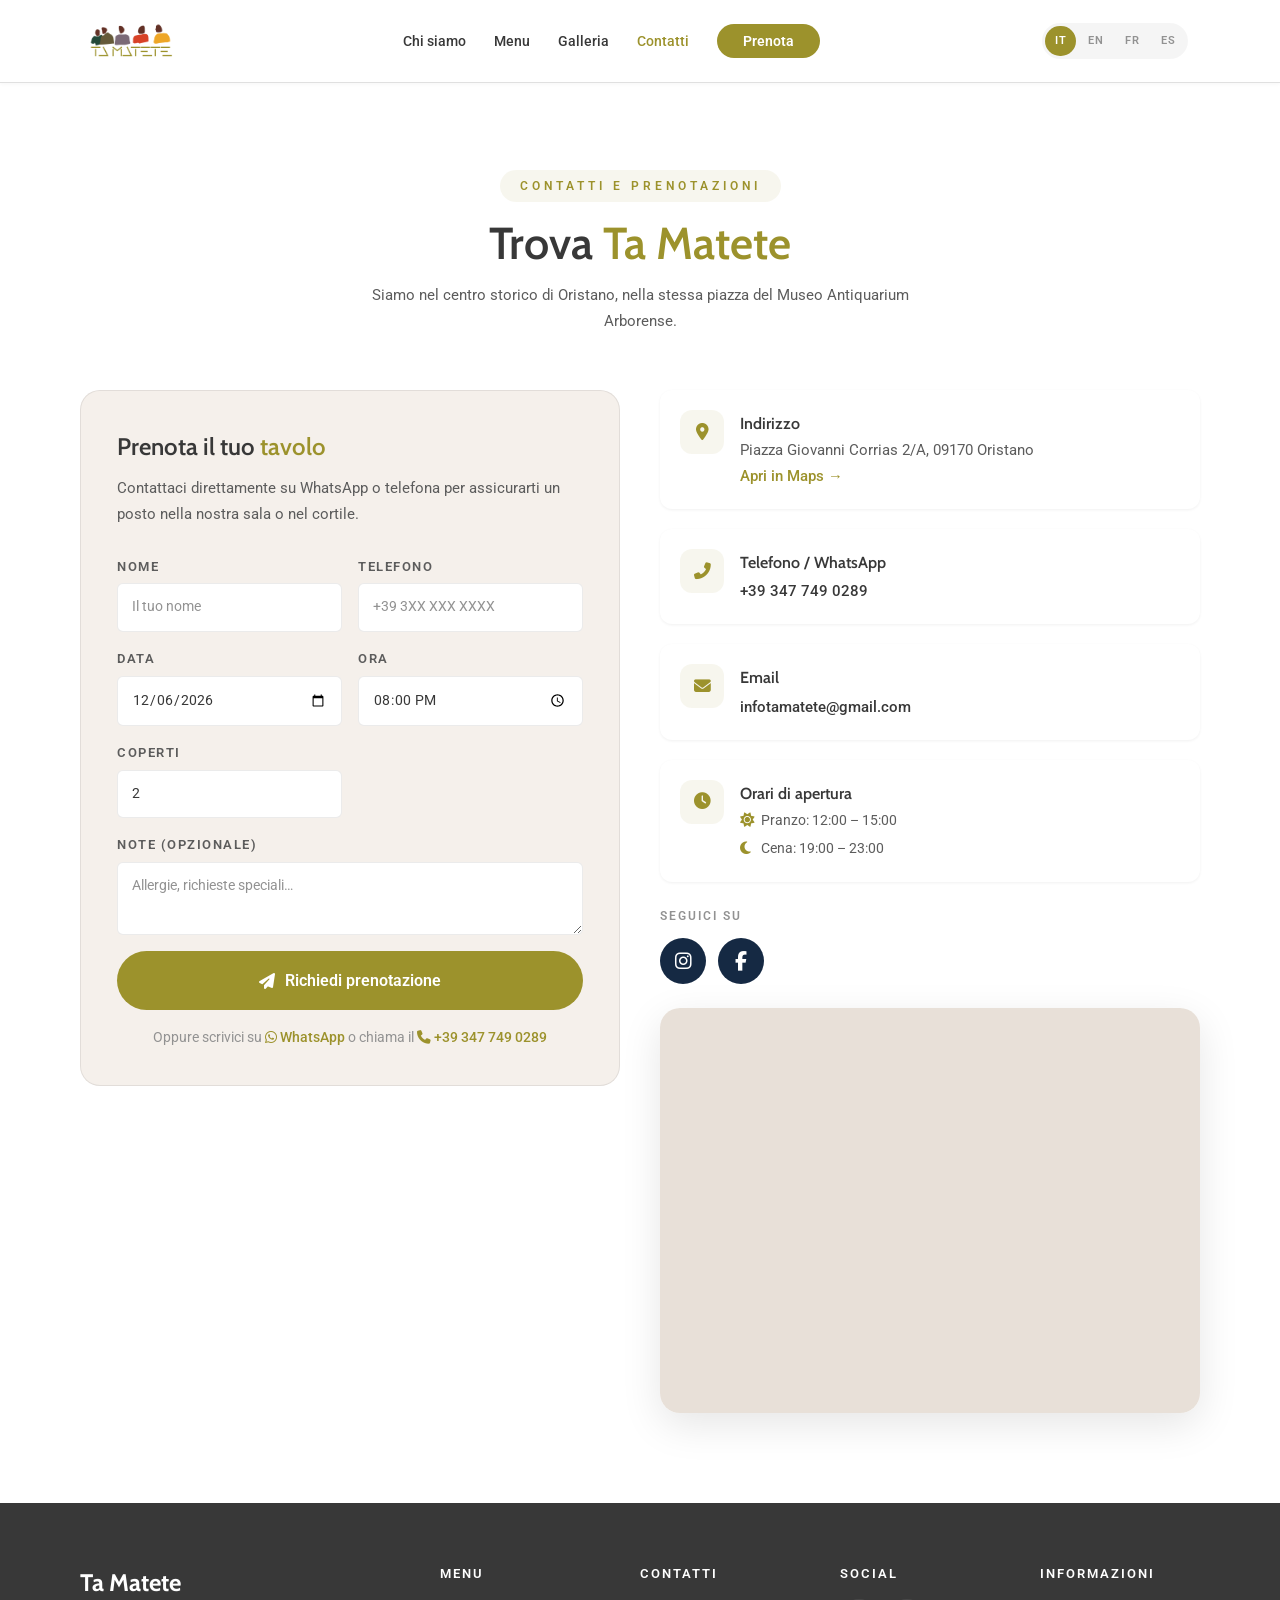
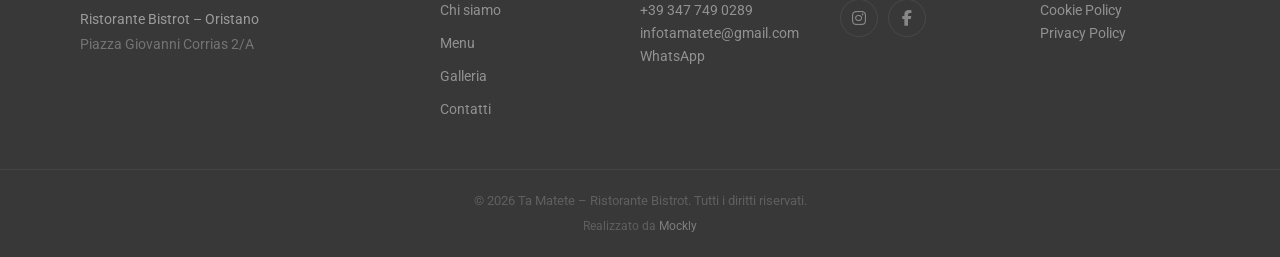
==== contatti.html @ 32b9c4c9 "app" ====
<!DOCTYPE html>
<html lang="it">
<head>
  <meta charset="UTF-8">
  <meta name="viewport" content="width=device-width, initial-scale=1.0">
  <meta name="description" content="Contatta Ta Matete – Ristorante Bistrot a Oristano. Prenota un tavolo, chiamaci o trovaci su WhatsApp. Piazza Giovanni Corrias 2/A.">
  <meta name="theme-color" content="#ffffff">
  <title>Contatti e Prenotazioni – Ta Matete | Oristano</title>
  <link rel="preconnect" href="https://fonts.googleapis.com">
  <link rel="preconnect" href="https://fonts.gstatic.com" crossorigin>
  <link href="https://fonts.googleapis.com/css2?family=Cabin:wght@400;500;600;700&family=Roboto:wght@300;400;500;700&family=Lato:wght@400;700&display=swap" rel="stylesheet">
  <link rel="stylesheet" href="https://cdnjs.cloudflare.com/ajax/libs/font-awesome/6.5.1/css/all.min.css">
  <link rel="stylesheet" href="css/style.css">
</head>
<body data-page="contatti">

  <div class="preloader" id="preloader">
    <div class="preloader-content">
      <div class="preloader-ring"></div>
      <span class="preloader-text">Ta Matete</span>
    </div>
  </div>

  <nav class="navbar" id="navbar" role="navigation">
    <div class="container nav-container">
      <a href="index.html" class="nav-logo" aria-label="Ta Matete – Home">
        <img src="img/logo.png" alt="Ta Matete" class="nav-logo-img">
      </a>

      <ul class="nav-menu" id="navMenu" role="menubar">
        <li role="none"><a href="index.html#about" role="menuitem" data-i18n="nav.about">Chi siamo</a></li>
        <li role="none"><a href="menu.html" role="menuitem" data-i18n="nav.menu">Menu</a></li>
        <li role="none"><a href="index.html#gallery" role="menuitem" data-i18n="nav.gallery">Galleria</a></li>
        <li role="none"><a href="contatti.html" role="menuitem" class="active-page" data-i18n="nav.contact">Contatti</a></li>
        <li role="none"><a href="contatti.html#reservation" class="nav-cta" role="menuitem" data-i18n="nav.reserve">Prenota</a></li>
      </ul>

      <div class="lang-switcher" id="langSwitcher">
        <button class="lang-btn active" data-lang="it" aria-label="Italiano">IT</button>
        <button class="lang-btn" data-lang="en" aria-label="English">EN</button>
        <button class="lang-btn" data-lang="fr" aria-label="Français">FR</button>
        <button class="lang-btn" data-lang="es" aria-label="Español">ES</button>
      </div>

      <button class="nav-toggle" id="navToggle" aria-label="Menu" aria-expanded="false">
        <span></span><span></span><span></span>
      </button>
    </div>
  </nav>

  <main>
    <section class="section reveal" id="contact">
      <div class="container">
        <div class="section-header">
          <span class="section-tag" data-i18n="contact.tag">Contatti e Prenotazioni</span>
          <h2 class="section-title" data-i18n="contact.title">Trova <span class="text-accent">Ta Matete</span></h2>
          <p class="section-desc" data-i18n="contact.desc">Siamo nel centro storico di Oristano, nella stessa piazza del Museo Antiquarium Arborense.</p>
        </div>
        <div class="contatti-grid">
          <div class="contatti-form" id="reservation">
            <div class="contatti-form-header">
              <h3 data-i18n="reserve.title">Prenota il tuo <span class="text-accent">tavolo</span></h3>
              <p data-i18n="reserve.desc">Contattaci direttamente su WhatsApp o telefona per assicurarti un posto nella nostra sala o nel cortile.</p>
            </div>
            <form class="reservation-form" id="reservationForm" novalidate>
              <div class="form-row">
                <div class="form-group">
                  <label for="formName" data-i18n="reserve.form.name">Nome</label>
                  <input type="text" id="formName" name="name" data-i18n-placeholder="reserve.form.name_ph" placeholder="Il tuo nome" required>
                </div>
                <div class="form-group">
                  <label for="formPhone" data-i18n="reserve.form.phone">Telefono</label>
                  <input type="tel" id="formPhone" name="phone" data-i18n-placeholder="reserve.form.phone_ph" placeholder="+39 3XX XXX XXXX" required>
                </div>
              </div>
              <div class="form-row">
                <div class="form-group">
                  <label for="formDate" data-i18n="reserve.form.date">Data</label>
                  <input type="date" id="formDate" name="date" required>
                </div>
                <div class="form-group">
                  <label for="formTime" data-i18n="reserve.form.time">Ora</label>
                  <input type="time" id="formTime" name="time" required>
                </div>
                <div class="form-group form-group-sm">
                  <label for="formGuests" data-i18n="reserve.form.guests">Coperti</label>
                  <input type="number" id="formGuests" name="guests" min="1" max="20" value="2" required>
                </div>
              </div>
              <div class="form-group form-group-full">
                <label for="formNotes" data-i18n="reserve.form.notes">Note (opzionale)</label>
                <textarea id="formNotes" name="notes" rows="2" data-i18n-placeholder="reserve.form.notes_ph" placeholder="Allergie, richieste speciali…"></textarea>
              </div>
              <button type="submit" class="btn btn-primary btn-submit">
                <i class="fas fa-paper-plane" aria-hidden="true"></i> <span data-i18n="reserve.form.submit">Richiedi prenotazione</span>
              </button>
              <p class="form-disclaimer" data-i18n="reserve.form.disclaimer">
                Oppure scrivici su <a href="https://wa.me/393477490289" target="_blank" rel="noopener"><i class="fab fa-whatsapp"></i> WhatsApp</a> o chiama il <a href="tel:+393477490289"><i class="fas fa-phone"></i> +39 347 749 0289</a>
              </p>
            </form>
          </div>
          <div class="contatti-info">
            <div class="contact-card">
              <div class="contact-card-icon"><i class="fas fa-map-marker-alt"></i></div>
              <div>
                <h4 data-i18n="contact.address_title">Indirizzo</h4>
                <p>Piazza Giovanni Corrias 2/A, 09170 Oristano</p>
                <a href="https://maps.google.com/?q=Ta+Matete+Oristano" target="_blank" rel="noopener" class="contact-link" data-i18n="contact.address_link">Apri in Maps →</a>
              </div>
            </div>
            <div class="contact-card">
              <div class="contact-card-icon"><i class="fas fa-phone-alt"></i></div>
              <div>
                <h4 data-i18n="contact.phone_title">Telefono / WhatsApp</h4>
                <a href="tel:+393477490289" class="contact-link-large">+39 347 749 0289</a>
              </div>
            </div>
            <div class="contact-card">
              <div class="contact-card-icon"><i class="fas fa-envelope"></i></div>
              <div>
                <h4 data-i18n="contact.email_title">Email</h4>
                <a href="mailto:infotamatete@gmail.com" class="contact-link-large">infotamatete@gmail.com</a>
              </div>
            </div>
            <div class="contact-card">
              <div class="contact-card-icon"><i class="fas fa-clock"></i></div>
              <div>
                <h4 data-i18n="contact.hours_title">Orari di apertura</h4>
                <div class="contact-hours">
                  <span><i class="fas fa-sun" aria-hidden="true"></i> <span data-i18n="contact.hours_lunch">Pranzo: 12:00 – 15:00</span></span>
                  <span><i class="fas fa-moon" aria-hidden="true"></i> <span data-i18n="contact.hours_dinner">Cena: 19:00 – 23:00</span></span>
                </div>
              </div>
            </div>
            <div class="contact-social">
              <span class="contact-social-label" data-i18n="contact.social_label">Seguici su</span>
              <div class="contact-social-links">
                <a href="https://www.instagram.com/ta_matete/" target="_blank" rel="noopener" aria-label="Instagram"><i class="fab fa-instagram"></i></a>
                <a href="https://www.facebook.com/TaMateteOristano" target="_blank" rel="noopener" aria-label="Facebook"><i class="fab fa-facebook-f"></i></a>
              </div>
            </div>
            <div class="contact-map-wrap">
              <div class="contact-map">
                <iframe src="https://www.google.com/maps/embed?pb=!1m18!1m12!1m3!1d1225.123456789!2d8.5925!3d39.9036!2m3!1f0!2f0!3f0!3m2!1i1024!2i768!4f13.1!3m3!1m2!1s0x0%3A0x0!2zMznCsDU0JzEzLjAiTiA4wrAzNSczMy4wIkU!5e0!3m2!1sit!2sit!4v1" width="100%" height="100%" style="border:0;" allowfullscreen="" loading="lazy" title="Mappa Ta Matete Oristano"></iframe>
              </div>
            </div>
          </div>
        </div>
      </div>
    </section>
  </main>

  <footer class="footer" role="contentinfo">
    <div class="container">
      <div class="footer-grid">
        <div class="footer-brand">
          <h3>Ta Matete</h3>
          <p data-i18n="footer.brand_subtitle">Ristorante Bistrot – Oristano</p>
          <p class="footer-location">Piazza Giovanni Corrias 2/A</p>
        </div>
        <div class="footer-col">
          <h4 data-i18n="footer.col1_title">Menu</h4>
          <nav>
            <a href="index.html#about" data-i18n="nav.about">Chi siamo</a>
            <a href="menu.html" data-i18n="nav.menu">Menu</a>
            <a href="index.html#gallery" data-i18n="nav.gallery">Galleria</a>
            <a href="contatti.html" data-i18n="nav.contact">Contatti</a>
          </nav>
        </div>
        <div class="footer-col">
          <h4 data-i18n="footer.col2_title">Contatti</h4>
          <a href="tel:+393477490289">+39 347 749 0289</a>
          <a href="mailto:infotamatete@gmail.com">infotamatete@gmail.com</a>
          <a href="https://wa.me/393477490289" target="_blank" rel="noopener" data-i18n="footer.whatsapp">WhatsApp</a>
        </div>
        <div class="footer-col">
          <h4 data-i18n="footer.col3_title">Social</h4>
          <div class="footer-social">
            <a href="https://www.instagram.com/ta_matete/" target="_blank" rel="noopener" aria-label="Instagram"><i class="fab fa-instagram"></i></a>
            <a href="https://www.facebook.com/TaMateteOristano" target="_blank" rel="noopener" aria-label="Facebook"><i class="fab fa-facebook-f"></i></a>
          </div>
        </div>
        <div class="footer-col">
          <h4 data-i18n="footer.info_title">Informazioni</h4>
          <a href="cookie.html" rel="nofollow" data-i18n="footer.cookie">Cookie Policy</a>
          <a href="privacy.html" rel="nofollow" data-i18n="footer.privacy">Privacy Policy</a>
        </div>
      </div>
    </div>
    <div class="footer-bottom">
      <div class="container">
        <p data-i18n="footer.copyright">&copy; 2026 Ta Matete – Ristorante Bistrot. Tutti i diritti riservati.</p>
        <p class="footer-credit" data-i18n="footer.credit">Realizzato da <a href="https://mockly.it" target="_blank" rel="noopener">Mockly</a></p>
      </div>
    </div>
  </footer>

  <button class="back-to-top" id="backToTop" aria-label="Torna su">
    <i class="fas fa-arrow-up" aria-hidden="true"></i>
  </button>

  <script src="js/script.js" defer></script>
</body>
</html>
---- css/style.css ----
/* =============================================
   TA MATETE — Ristorante Bistrot | Style Sheet
   ============================================= */

/* ----- RESET ----- */
*,*::before,*::after{margin:0;padding:0;box-sizing:border-box}

/* ----- CUSTOM PROPERTIES ----- */
:root{
  /* Colors — Ta Matete palette */
  --clr-accent:#9c922c;
  --clr-accent-light:#b8ad3e;
  --clr-accent-dark:#7e7420;
  --clr-dark:#152943;
  --clr-dark-alt:#1e3a5a;
  --clr-light:#fafafa;
  --clr-white:#fff;
  --clr-cream:#f5f0eb;
  --clr-text:#383838;
  --clr-text-light:#5c5c5c;
  --clr-text-muted:#929292;
  --clr-border:rgba(0,0,0,0.08);
  --clr-border-light:rgba(0,0,0,0.04);
  --clr-overlay:rgba(0,0,0,0.45);

  /* Typography */
  --ff-heading:'Cabin','Roboto',sans-serif;
  --ff-body:'Roboto',-apple-system,BlinkMacSystemFont,'Segoe UI',sans-serif;
  --ff-menu:'Cabin',sans-serif;
  --fs-hero:clamp(3rem,8vw,6.5rem);
  --fs-title:clamp(1.8rem,4vw,2.8rem);
  --fs-h3:clamp(1.1rem,2vw,1.4rem);
  --fs-body:clamp(0.925rem,1.2vw,1.05rem);
  --fs-small:0.85rem;
  --fs-tiny:0.75rem;
  --fw-light:300;
  --fw-regular:400;
  --fw-medium:500;
  --fw-semibold:600;
  --fw-bold:700;

  /* Spacing */
  --section-py:clamp(64px,10vh,120px);
  --container-px:clamp(16px,4vw,40px);

  /* Shapes */
  --radius-sm:6px;
  --radius-md:12px;
  --radius-lg:20px;
  --radius-xl:28px;
  --radius-full:9999px;

  /* Shadows */
  --shadow-sm:0 1px 3px rgba(0,0,0,0.06);
  --shadow:0 4px 16px rgba(0,0,0,0.07);
  --shadow-lg:0 12px 40px rgba(0,0,0,0.1);
  --shadow-xl:0 24px 56px rgba(0,0,0,0.14);

  /* Transitions */
  --tr-fast:0.2s ease;
  --tr:0.35s ease;
  --tr-slow:0.6s cubic-bezier(0.16,1,0.3,1);

  /* Z */
  --z-nav:1000;
  --z-overlay:5;
  --z-modal:2000;
  --z-tooltip:300;

  /* Category divider colors */
  --cat-antipasti-mare:#db4424;
  --cat-antipasti-terra:#eca424;
  --cat-primi:#7c6c74;
  --cat-secondi-carne:#635939;
  --cat-secondi-pesce:#204638;
  --cat-contorni:#eca424;
  --cat-dessert:#7c6c74;
  --cat-baby:#db4424;
}

/* ----- BASE ----- */
html{scroll-behavior:smooth;scroll-padding-top:90px}
body{
  font-family:var(--ff-body);
  font-size:var(--fs-body);
  font-weight:var(--fw-regular);
  color:var(--clr-text);
  background:var(--clr-white);
  line-height:1.7;
  -webkit-font-smoothing:antialiased;
  -moz-osx-font-smoothing:grayscale;
  overflow-x:hidden
}
::selection{background:var(--clr-accent);color:var(--clr-white)}
img{max-width:100%;display:block;height:auto}
a{text-decoration:none;color:inherit}
ul{list-style:none}
button{cursor:pointer;font:inherit;border:none;background:none}
input,textarea,select{font:inherit}
blockquote{margin:0}
.container{max-width:1200px;margin:0 auto;padding-inline:var(--container-px)}

/* ----- PRELOADER ----- */
.preloader{
  position:fixed;inset:0;
  display:flex;align-items:center;justify-content:center;
  background:var(--clr-white);
  z-index:9999;
  transition:opacity 0.5s ease,visibility 0.5s ease;
  pointer-events:all
}
.preloader.hidden{opacity:0;visibility:hidden;pointer-events:none}
.preloader-content{text-align:center}
.preloader-ring{
  width:56px;height:56px;margin:0 auto 20px;
  border:3px solid rgba(0,0,0,0.06);
  border-top-color:var(--clr-accent);
  border-radius:50%;
  animation:spin 0.9s linear infinite
}
@keyframes spin{to{transform:rotate(360deg)}}
.preloader-text{
  font-family:var(--ff-heading);
  font-size:1.4rem;
  color:var(--clr-text);
  letter-spacing:6px;
  text-transform:uppercase
}

/* ----- NAVBAR ----- */
.navbar{
  position:fixed;top:0;left:0;width:100%;
  z-index:var(--z-nav);
  padding:18px 0;
  transition:var(--tr);
  background:var(--clr-white);
  border-bottom:1px solid rgba(0,0,0,0.12);
  box-shadow:0 1px 4px rgba(0,0,0,0.04)
}
.navbar.scrolled{
  padding:10px 0;
  box-shadow:0 2px 16px rgba(0,0,0,0.1)
}
.nav-container{display:flex;align-items:center;justify-content:space-between}

.nav-logo{
  position:relative;
  z-index:1001;
  display:flex;align-items:center
}
.nav-logo-img{
  height:46px;
  width:auto;
  display:block
}

.nav-menu{display:flex;align-items:center;gap:28px}
.nav-menu a{
  font-size:0.875rem;
  font-weight:var(--fw-medium);
  color:var(--clr-text);
  transition:var(--tr);
  position:relative;
  padding:4px 0
}
.nav-menu a::after{
  content:'';
  position:absolute;bottom:-2px;left:0;
  width:0;height:1.5px;
  background:var(--clr-accent);
  transition:width var(--tr)
}
.nav-menu a:hover,.nav-menu a.active-page{color:var(--clr-accent)}
.nav-menu a:hover::after{width:100%}

.nav-cta{
  background:var(--clr-accent) !important;
  color:var(--clr-white) !important;
  padding:9px 26px !important;
  border-radius:var(--radius-full);
  font-weight:var(--fw-semibold) !important;
  transition:var(--tr) !important
}
.nav-cta::after{display:none !important}
.nav-cta:hover{
  background:var(--clr-accent-light) !important;
  transform:translateY(-2px) !important
}

/* Language switcher */
.lang-switcher{
  display:flex;align-items:center;gap:2px;
  margin-right:12px;
  background:rgba(0,0,0,0.04);
  border-radius:var(--radius-full);
  padding:3px;
  z-index:1001
}
.lang-btn{
  font-size:0.7rem;font-weight:var(--fw-semibold);
  letter-spacing:0.5px;
  padding:5px 10px;border-radius:var(--radius-full);
  color:var(--clr-text-muted);
  background:transparent;
  transition:var(--tr);cursor:pointer;
  text-transform:uppercase
}
.lang-btn:hover{color:var(--clr-text)}
.lang-btn.active{
  background:var(--clr-accent);
  color:var(--clr-white)
}

/* Hamburger */
.nav-toggle{
  display:none;
  flex-direction:column;justify-content:center;gap:5px;
  width:36px;height:36px;
  background:none;border:none;cursor:pointer;
  padding:4px;
  position:relative;z-index:1001
}
.nav-toggle span{
  display:block;
  width:24px;height:2px;
  background:var(--clr-text);
  border-radius:2px;
  transition:var(--tr);
  transform-origin:center
}
.nav-toggle.active span:nth-child(1){transform:rotate(45deg) translate(5px,5px)}
.nav-toggle.active span:nth-child(2){opacity:0;transform:translateX(-8px)}
.nav-toggle.active span:nth-child(3){transform:rotate(-45deg) translate(5px,-5px)}

/* ----- HERO ----- */
.hero{
  position:relative;
  min-height:100vh;
  min-height:100dvh;
  display:flex;align-items:center;justify-content:center;
  text-align:center;
  color:var(--clr-text);
  overflow:hidden
}
.hero-bg{
  position:absolute;inset:0;
  background:url('../img/prova.png') center/cover no-repeat;
  z-index:0;
  filter:brightness(0.5) saturate(0.8)
}
.hero-bg::after{
  content:'';
  position:absolute;inset:0;
  background:linear-gradient(to bottom,rgba(0,0,0,0.3) 0%,rgba(0,0,0,0.5) 100%);
  z-index:0
}
.hero-particles{
  position:absolute;inset:0;z-index:1;opacity:0.2;
  background-image:
    radial-gradient(1px 1px at 10% 20%, rgba(156,146,44,0.3) 0%,transparent 100%),
    radial-gradient(1px 1px at 30% 60%, rgba(156,146,44,0.2) 0%,transparent 100%),
    radial-gradient(1.5px 1.5px at 50% 10%, rgba(156,146,44,0.2) 0%,transparent 100%),
    radial-gradient(1px 1px at 70% 80%, rgba(156,146,44,0.15) 0%,transparent 100%),
    radial-gradient(1px 1px at 90% 40%, rgba(156,146,44,0.2) 0%,transparent 100%),
    radial-gradient(1.5px 1.5px at 20% 90%, rgba(0,0,0,0.05) 0%,transparent 100%),
    radial-gradient(1px 1px at 80% 15%, rgba(0,0,0,0.03) 0%,transparent 100%);
  background-size:200px 200px;
  animation:particleDrift 20s linear infinite
}
@keyframes particleDrift{
  0%{background-position:0 0}
  100%{background-position:200px 200px}
}
.hero-overlay{
  position:absolute;inset:0;
  background:url("data:image/svg+xml,%3Csvg xmlns='http://www.w3.org/2000/svg' viewBox='0 0 100 100'%3E%3Ctext y='80' font-size='180' opacity='0.03' font-family='serif'%3ETM%3C/text%3E%3C/svg%3E") repeat;
  background-size:260px;
  z-index:2
}

.hero-content{
  position:relative;z-index:3;
  max-width:780px;
  padding:100px 20px 60px
}
.hero-badge-wrapper{overflow:hidden;margin-bottom:28px}
.hero-badge{
  display:inline-block;
  font-size:clamp(0.7rem,1.2vw,0.85rem);
  font-weight:var(--fw-medium);
  letter-spacing:5px;
  text-transform:uppercase;
  color:var(--clr-accent);
  border:1px solid rgba(156,146,44,0.4);
  background:rgba(0,0,0,0.2);
  padding:8px 24px;
  border-radius:var(--radius-full);
  animation:badgeReveal 0.8s 0.3s both ease
}
@keyframes badgeReveal{
  from{opacity:0;transform:translateY(-20px)}
  to{opacity:1;transform:translateY(0)}
}
.hero-logo-wrapper{
  overflow:hidden;margin-bottom:20px;
  display:flex;justify-content:center
}
.hero-logo{
  max-width:min(420px,70vw);
  height:auto;
  animation:heroLine 1s 0.5s both cubic-bezier(0.16,1,0.3,1);
  filter:drop-shadow(0 4px 20px rgba(0,0,0,0.3))
}
@keyframes heroLine{
  from{opacity:0;transform:translateY(80px) skewY(3deg)}
  to{opacity:1;transform:translateY(0) skewY(0)}
}
.hero-sub{
  font-size:clamp(1rem,1.6vw,1.2rem);
  color:rgba(255,255,255,0.7);
  font-weight:var(--fw-light);
  max-width:500px;
  margin:0 auto 36px;
  animation:fadeSlideUp 0.8s 0.9s both ease
}
@keyframes fadeSlideUp{
  from{opacity:0;transform:translateY(30px)}
  to{opacity:1;transform:translateY(0)}
}
.hero-actions{
  display:flex;gap:16px;justify-content:center;flex-wrap:wrap;
  animation:fadeSlideUp 0.8s 1.1s both ease
}

/* Hero scroll indicator */
.hero-scroll{
  position:absolute;bottom:36px;left:50%;transform:translateX(-50%);
  z-index:3;
  display:flex;flex-direction:column;align-items:center;gap:4px;
  color:rgba(255,255,255,0.4);
  font-size:0.65rem;letter-spacing:3px;text-transform:uppercase;
  animation:scrollBounce 2.4s ease-in-out infinite
}
@keyframes scrollBounce{
  0%,100%{transform:translateX(-50%) translateY(0)}
  50%{transform:translateX(-50%) translateY(10px)}
}

/* ----- BUTTONS ----- */
.btn{
  display:inline-flex;align-items:center;gap:10px;
  font-family:var(--ff-body);
  font-size:clamp(0.85rem,1.1vw,0.95rem);
  font-weight:var(--fw-semibold);
  padding:14px 34px;
  border-radius:var(--radius-full);
  transition:var(--tr);
  cursor:pointer;border:none;
  position:relative;overflow:hidden
}
.btn-primary{
  background:var(--clr-accent);
  color:var(--clr-white)
}
.btn-primary:hover{
  background:var(--clr-accent-light);
  transform:translateY(-3px);
  box-shadow:0 12px 32px rgba(156,146,44,0.3)
}
.btn-outline{
  background:transparent;
  color:var(--clr-text);
  border:2px solid var(--clr-border)
}
.btn-outline:hover{
  border-color:var(--clr-accent);
  background:rgba(156,146,44,0.04);
  transform:translateY(-3px)
}
.hero-actions .btn-outline{
  color:#fff;
  border-color:rgba(255,255,255,0.4)
}
.hero-actions .btn-outline:hover{
  border-color:#fff;
  background:rgba(255,255,255,0.1)
}

.btn-submit{
  width:100%;justify-content:center;
  padding:16px 34px;font-size:1rem
}

/* ----- SECTION ----- */
.section{padding-block:var(--section-py)}
body:not([data-page="home"]) main > :first-child{padding-top:calc(80px + var(--section-py))}
.section-alt{
  background:var(--clr-cream);
  position:relative
}
.section-header{text-align:center;margin-bottom:56px}
.section-title{
  font-family:var(--ff-heading);
  font-size:var(--fs-title);
  font-weight:var(--fw-semibold);
  margin-bottom:12px;
  line-height:1.15
}
.section-desc{
  font-size:var(--fs-body);
  color:var(--clr-text-light);
  max-width:560px;
  margin:0 auto
}
.section-alt .section-desc{color:var(--clr-text-light)}
.text-accent{color:var(--clr-accent)}

.section-tag{
  display:inline-block;
  font-size:0.75rem;
  font-weight:var(--fw-semibold);
  letter-spacing:4px;
  text-transform:uppercase;
  color:var(--clr-accent);
  background:rgba(156,146,44,0.08);
  padding:6px 20px;
  border-radius:var(--radius-full);
  margin-bottom:16px
}
.section-tag.light{background:rgba(156,146,44,0.1)}

/* ===== REVEAL ANIMATIONS ===== */
.reveal{opacity:0;transform:translateY(40px);transition:opacity 0.7s ease,transform 0.7s cubic-bezier(0.16,1,0.3,1)}
.reveal.visible{opacity:1;transform:translateY(0)}

.reveal-stagger{opacity:0;transform:translateY(30px);transition:opacity 0.6s ease,transform 0.6s cubic-bezier(0.16,1,0.3,1)}
.reveal-stagger.visible{opacity:1;transform:translateY(0)}

.reveal-left{opacity:0;transform:translateX(-40px);transition:opacity 0.7s ease,transform 0.7s cubic-bezier(0.16,1,0.3,1)}
.reveal-left.visible{opacity:1;transform:translateX(0)}

.reveal-right{opacity:0;transform:translateX(40px);transition:opacity 0.7s ease,transform 0.7s cubic-bezier(0.16,1,0.3,1)}
.reveal-right.visible{opacity:1;transform:translateX(0)}

/* ----- ABOUT ----- */
.about-grid{
  display:grid;
  grid-template-columns:1fr 1fr;
  gap:clamp(32px,6vw,72px);
  align-items:center
}
.about-body p{
  color:var(--clr-text-light);
  margin-bottom:14px;
  line-height:1.8
}
.about-body strong{color:var(--clr-text)}

.about-features{margin-top:28px;display:flex;flex-direction:column;gap:12px}
.about-feature{
  display:flex;align-items:center;gap:14px;
  font-size:0.95rem
}
.about-feature-icon{
  width:42px;height:42px;
  display:flex;align-items:center;justify-content:center;
  background:rgba(156,146,44,0.08);
  color:var(--clr-accent);
  border-radius:var(--radius-md);
  font-size:1rem;flex-shrink:0;
  transition:var(--tr)
}
.about-feature:hover .about-feature-icon{
  background:var(--clr-accent);
  color:var(--clr-white)
}

.about-visual{position:relative}
.about-image-wrap{position:relative;z-index:1}
.about-image-main{
  border-radius:var(--radius-lg);
  overflow:hidden;
  box-shadow:var(--shadow-lg);
  position:relative;
  aspect-ratio:4/3
}
.about-image-main img{
  width:100%;height:100%;
  object-fit:cover;display:block
}
.about-image-accent{
  position:absolute;
  top:18px;left:-18px;
  width:100%;height:100%;
  border:2px solid var(--clr-accent);
  border-radius:var(--radius-lg);
  z-index:-1;
  opacity:0.3
}
.about-badge-card{
  position:absolute;
  bottom:-20px;right:-20px;
  background:var(--clr-white);
  color:var(--clr-text);
  padding:16px 22px;
  border-radius:var(--radius-md);
  display:flex;align-items:center;gap:12px;
  box-shadow:var(--shadow-lg);
  z-index:2;
  border:1px solid var(--clr-border)
}
.about-badge-card i{
  font-size:1.3rem;
  color:var(--clr-accent)
}
.about-badge-card div strong{
  display:block;
  font-size:0.85rem;
  color:var(--clr-text)
}
.about-badge-card div span{
  font-size:0.75rem;
  color:var(--clr-text-muted)
}

/* ----- MENU ----- */
.section-menu{background:var(--clr-white)}

.menu-tabs{
  display:flex;justify-content:center;gap:8px;
  margin-bottom:44px;flex-wrap:wrap
}
.menu-tab{
  font-family:var(--ff-body);
  font-size:0.925rem;
  font-weight:var(--fw-medium);
  padding:10px 24px;
  border:1px solid var(--clr-border);
  border-radius:var(--radius-full);
  background:transparent;
  color:var(--clr-text-muted);
  cursor:pointer;
  transition:var(--tr);
  position:relative
}
.menu-tab:hover{
  color:var(--clr-text);
  border-color:var(--clr-accent);
  background:rgba(156,146,44,0.04)
}
.menu-tab.active{
  background:var(--clr-accent);
  color:var(--clr-white);
  border-color:var(--clr-accent);
  font-weight:var(--fw-semibold)
}

.menu-category-header{
  text-align:center;margin-bottom:28px;
  position:relative
}
.menu-category-header h3{
  font-family:var(--ff-heading);
  font-size:1.5rem;font-weight:var(--fw-medium);
  color:var(--clr-text);
  letter-spacing:-1px;
  text-transform:uppercase
}
.menu-category-divider{
  display:block;
  width:56%;height:6px;
  margin:10px auto 0;
  border-radius:3px
}

.menu-panel{display:none}
.menu-panel.active{
  display:block;
  animation:panelIn 0.45s cubic-bezier(0.16,1,0.3,1)
}
@keyframes panelIn{
  from{opacity:0;transform:translateY(16px) scale(0.98)}
  to{opacity:1;transform:translateY(0) scale(1)}
}

/* Menu grid style — original Ta Matete look */
.menu-items{
  max-width:800px;
  margin:0 auto
}
.menu-subcat-header{
  font-family:var(--ff-menu);
  font-size:0.95rem;
  color:var(--clr-accent);
  margin:16px 0 4px;
  padding-bottom:4px;
  border-bottom:1px solid rgba(156,146,44,0.25)
}
.menu-item{
  padding:14px 0;
  transition:var(--tr)
}
.menu-item:hover{
  padding-left:8px
}
.menu-item-info{min-width:0}
.menu-item-header{
  display:flex;justify-content:space-between;align-items:baseline;gap:10px;
  padding-bottom:6px;
  margin-bottom:4px;
  border-bottom:2px dotted var(--clr-text-muted)
}
.menu-item-header h4{
  font-family:var(--ff-menu);
  font-size:1.05rem;
  font-weight:var(--fw-medium);
  color:var(--clr-text);
  line-height:1.3
}
.menu-item-price{
  font-family:var(--ff-menu);
  font-size:1.05rem;font-weight:var(--fw-medium);
  color:var(--clr-text);
  white-space:nowrap;
  flex-shrink:0
}
.menu-item-desc{
  font-family:var(--ff-body);
  font-size:0.85rem;
  color:var(--clr-text-muted);
  line-height:1.5
}
.menu-item-allergen{
  display:inline-block;
  font-size:0.7rem;
  color:var(--clr-text-muted);
  margin-top:2px;
  letter-spacing:0.3px;
  opacity:0.6
}
/* Allergens toggle */
.menu-allergens{
  text-align:center;
  margin-top:32px
}
.menu-allergens-toggle{
  display:inline-flex;align-items:center;gap:6px;
  font-size:0.8rem;
  color:var(--clr-text-muted);
  cursor:pointer;
  transition:var(--tr);
  padding:6px 16px;
  border:1px solid var(--clr-border);
  border-radius:var(--radius-full)
}
.menu-allergens-toggle:hover{
  color:var(--clr-accent);
  border-color:rgba(156,146,44,0.2)
}
.menu-allergens-content{
  display:none;
  max-width:600px;margin:16px auto 0;
  text-align:left;
  font-size:0.75rem;line-height:1.7;
  color:var(--clr-text-muted);
  columns:2;column-gap:32px
}
.menu-allergens-content.open{display:block}

/* ----- STATS ----- */
.section-stats{
  background:var(--clr-cream);
  padding:60px 0;
  border-top:1px solid var(--clr-border);
  border-bottom:1px solid var(--clr-border)
}
.stats-grid{
  display:grid;
  grid-template-columns:repeat(3,1fr);
  gap:24px;
  text-align:center
}
.stat-item{
  padding:16px 8px
}
.stat-number{
  display:block;
  font-family:var(--ff-heading);
  font-size:clamp(2rem,4vw,3.2rem);
  font-weight:var(--fw-bold);
  color:var(--clr-accent);
  line-height:1.1;
  margin-bottom:6px
}
.stat-label{
  font-size:0.85rem;
  color:var(--clr-text-light);
  text-transform:uppercase;
  letter-spacing:2px
}

/* ----- GALLERY CAROUSEL ----- */
.gallery-carousel{
  display:flex;align-items:center;gap:12px;
  max-width:960px;margin:0 auto;
  padding:0 12px
}
.gallery-track-wrap{
  overflow:hidden;
  flex:1;
  border-radius:var(--radius-lg)
}
.gallery-track{
  display:flex;gap:10px;
  will-change:transform;
  transition:transform 0.5s cubic-bezier(0.16,1,0.3,1)
}
.gallery-slide{
  flex:0 0 auto;
  width:calc(33.333% - 6.667px);
  border-radius:var(--radius-sm);
  overflow:hidden;
  cursor:pointer;
  aspect-ratio:3/4;
  line-height:0
}
.gallery-slide img{
  width:100%;height:100%;
  object-fit:cover;display:block;
  transition:transform 0.5s cubic-bezier(0.16,1,0.3,1)
}
.gallery-slide:hover img{transform:scale(1.06)}
.gallery-arrow{
  width:42px;height:42px;
  border-radius:50%;
  background:var(--clr-white);
  border:1px solid var(--clr-border);
  color:var(--clr-text);
  display:flex;align-items:center;justify-content:center;
  font-size:1.2rem;
  cursor:pointer;
  transition:var(--tr);
  flex-shrink:0;
  box-shadow:var(--shadow-sm)
}
.gallery-arrow:hover{
  background:var(--clr-accent);
  color:var(--clr-white);
  border-color:var(--clr-accent)
}
.gallery-arrow:disabled{opacity:0.3;pointer-events:none}
.gallery-dots{
  display:flex;justify-content:center;gap:8px;
  margin-top:16px
}
.gallery-dot{
  width:8px;height:8px;
  border-radius:50%;
  background:var(--clr-border);
  border:none;
  cursor:pointer;
  transition:var(--tr);
  padding:0
}
.gallery-dot.active{background:var(--clr-accent);width:24px;border-radius:4px}
.gallery-all-link{
  text-align:center;
  margin-top:20px
}

/* ----- REVIEWS ----- */
.reviews-carousel{
  display:flex;align-items:center;gap:16px;
  max-width:1040px;margin:0 auto
}
.reviews-track-wrap{overflow:hidden;flex:1;border-radius:var(--radius-lg)}
.reviews-track{
  display:flex;gap:20px;width:100%;
  transition:transform 0.5s cubic-bezier(0.16,1,0.3,1)
}
.review-card{
  flex:0 0 auto;width:calc(33.333% - 13.333px);
  background:var(--clr-white);
  border:1px solid var(--clr-border);
  border-radius:var(--radius-lg);
  padding:32px;
  transition:var(--tr);
  display:flex;flex-direction:column;
  box-shadow:var(--shadow-sm)
}
.review-card:hover{
  transform:translateY(-6px);
  border-color:var(--clr-border);
  box-shadow:var(--shadow)
}
.review-stars{
  color:var(--clr-accent);
  font-size:0.85rem;
  margin-bottom:14px;
  letter-spacing:2px
}
.review-text{
  font-size:0.95rem;
  font-style:italic;
  color:var(--clr-text-light);
  line-height:1.75;
  margin-bottom:20px;
  flex:1
}
.review-author{
  display:flex;align-items:center;gap:12px;
  margin-top:auto
}
.review-avatar{
  width:46px;height:46px;
  border-radius:50%;
  background:var(--clr-accent);
  color:var(--clr-white);
  display:flex;align-items:center;justify-content:center;
  font-weight:var(--fw-bold);font-size:1.05rem;flex-shrink:0
}
.review-author div strong{
  display:block;
  font-size:0.95rem;
  color:var(--clr-text)
}
.review-author div span{
  font-size:0.75rem;
  color:var(--clr-text-muted)
}

.reviews-arrow{
  width:44px;height:44px;
  border-radius:50%;
  background:var(--clr-white);
  border:1px solid var(--clr-border);
  color:var(--clr-text);
  display:flex;align-items:center;justify-content:center;
  font-size:1rem;
  cursor:pointer;
  transition:var(--tr);
  flex-shrink:0
}
.reviews-arrow:hover{
  background:var(--clr-accent);
  color:var(--clr-white);
  border-color:var(--clr-accent)
}
.reviews-arrow:disabled{opacity:0.3;pointer-events:none}

.reviews-badge{
  text-align:center;margin-top:40px;
  display:flex;align-items:center;justify-content:center;gap:10px;
  color:var(--clr-accent);
  font-size:0.9rem;
  font-weight:var(--fw-medium)
}
.reviews-badge i{font-size:1.2rem}

/* ----- CTA / RESERVATION ----- */
.section-cta{
  background:var(--clr-white);
  text-align:center;
  position:relative;
  overflow:hidden
}
.section-cta::before{
  content:'';
  position:absolute;inset:0;
  background:radial-gradient(ellipse at 50% 0%,rgba(156,146,44,0.04) 0%,transparent 60%);
  pointer-events:none
}
.cta-content{position:relative;z-index:1;max-width:700px;margin:0 auto}
.cta-content .section-title{color:var(--clr-text)}
.cta-content p{
  color:var(--clr-text-light);
  font-size:var(--fs-body);
  margin-bottom:36px
}

.reservation-form{
  text-align:left;
  background:var(--clr-cream);
  border:1px solid var(--clr-border);
  border-radius:var(--radius-lg);
  padding:32px;
  max-width:620px;
  margin:0 auto
}
.form-row{
  display:grid;
  grid-template-columns:1fr 1fr;
  gap:16px;
  margin-bottom:16px
}
.form-group{display:flex;flex-direction:column;gap:6px}
.form-group-sm{min-width:100px}
.form-group-full{grid-column:1/-1;margin-bottom:16px}
.form-group label{
  font-size:0.8rem;
  font-weight:var(--fw-semibold);
  color:var(--clr-text-light);
  text-transform:uppercase;
  letter-spacing:1.5px
}
.form-group input,.form-group textarea,.form-group select{
  background:var(--clr-white);
  border:1px solid var(--clr-border);
  border-radius:var(--radius-sm);
  padding:11px 14px;
  color:var(--clr-text);
  font-size:0.9rem;
  transition:var(--tr);
  width:100%
}
.form-group input::placeholder,.form-group textarea::placeholder{color:var(--clr-text-muted)}
.form-group input:focus,.form-group textarea:focus{
  outline:none;
  border-color:var(--clr-accent);
  box-shadow:0 0 0 3px rgba(156,146,44,0.1);
  background:var(--clr-white)
}
.form-group textarea{resize:vertical;min-height:60px}
.form-group input[type="date"]::-webkit-calendar-picker-indicator,
.form-group input[type="time"]::-webkit-calendar-picker-indicator{filter:none}

.form-disclaimer{
  margin-top:16px;
  font-size:0.85rem;
  color:var(--clr-text-muted);
  text-align:center
}
.form-disclaimer a{
  color:var(--clr-accent);
  font-weight:var(--fw-medium);
  transition:var(--tr)
}
.form-disclaimer a:hover{color:var(--clr-accent-light)}

/* ----- CONTACT ----- */
.contatti-grid{
  display:grid;
  grid-template-columns:1fr 1fr;
  gap:40px;
  align-items:start
}
.contatti-form{
  background:var(--clr-cream);
  border:1px solid var(--clr-border);
  border-radius:var(--radius-lg);
  padding:36px;
  position:sticky;top:100px
}
.contatti-form-header{margin-bottom:28px}
.contatti-form-header h3{
  font-family:var(--ff-heading);
  font-size:1.5rem;
  font-weight:var(--fw-semibold);
  margin-bottom:8px
}
.contatti-form-header p{color:var(--clr-text-light);font-size:0.95rem}
.contatti-form .reservation-form{background:transparent;border:none;padding:0;max-width:none;margin:0}
.contatti-info{display:flex;flex-direction:column;gap:20px}
.contatti-info .contact-map-wrap{margin-top:4px}
.contact-grid{
  display:grid;
  grid-template-columns:1fr 1fr;
  gap:48px;
  align-items:start
}
.contact-info{display:flex;flex-direction:column;gap:24px}
.contact-card{
  display:flex;gap:16px;align-items:flex-start;
  padding:20px;
  background:var(--clr-white);
  border-radius:var(--radius-md);
  box-shadow:var(--shadow-sm);
  transition:var(--tr)
}
.contact-card:hover{
  box-shadow:var(--shadow);
  transform:translateY(-2px)
}
.contact-card-icon{
  width:44px;height:44px;
  display:flex;align-items:center;justify-content:center;
  background:rgba(156,146,44,0.08);
  color:var(--clr-accent);
  border-radius:var(--radius-md);
  font-size:1.05rem;
  flex-shrink:0
}
.contact-card h4{
  font-family:var(--ff-heading);
  font-size:1rem;
  font-weight:var(--fw-semibold);
  margin-bottom:2px
}
.contact-card p,.contact-card a{font-size:0.925rem;color:var(--clr-text-light);line-height:1.6}
.contact-link-large{font-weight:var(--fw-medium);color:var(--clr-text) !important;transition:var(--tr)}
.contact-link-large:hover{color:var(--clr-accent) !important}
.contact-link{font-size:0.85rem;color:var(--clr-accent) !important;font-weight:var(--fw-medium);transition:var(--tr)}
.contact-link:hover{color:var(--clr-accent-light) !important}
.contact-hours{display:flex;flex-direction:column;gap:4px}
.contact-hours span{font-size:0.9rem;color:var(--clr-text-light)}
.contact-hours i{width:18px;color:var(--clr-accent)}
.contact-social{margin-top:4px}
.contact-social-label{
  display:block;
  font-size:0.75rem;
  font-weight:var(--fw-semibold);
  text-transform:uppercase;
  letter-spacing:2px;
  color:var(--clr-text-muted);
  margin-bottom:12px
}
.contact-social-links{
  display:flex;gap:12px
}
.contact-social-links a{
  width:46px;height:46px;
  display:flex;align-items:center;justify-content:center;
  background:var(--clr-dark);
  color:var(--clr-white);
  border-radius:50%;
  font-size:1.2rem;
  transition:var(--tr)
}
.contact-social-links a:hover{
  background:var(--clr-accent);
  color:var(--clr-dark);
  transform:translateY(-3px)
}
.contact-map-wrap{
  border-radius:var(--radius-lg);
  overflow:hidden;
  box-shadow:var(--shadow-lg);
  position:sticky;top:100px
}
.contact-map{width:100%;aspect-ratio:4/3;min-height:380px;background:#e8e0d8}
.contact-map iframe{display:block;width:100%;height:100%;min-height:380px}

/* ----- LEGAL PAGES ----- */
.legal-section{padding-top:calc(80px + var(--section-py))}
.legal-content{max-width:720px;margin:0 auto}
.legal-content .section-title{font-size:clamp(1.4rem,3vw,2rem)}
.legal-body{margin-top:40px}
.legal-body h2{
  font-family:var(--ff-heading);
  font-size:1.2rem;
  font-weight:var(--fw-semibold);
  color:var(--clr-text);
  margin:32px 0 10px
}
.legal-body p{
  color:var(--clr-text-light);
  line-height:1.8;
  font-size:0.95rem
}
.legal-body a{color:var(--clr-accent)}
.legal-body a:hover{color:var(--clr-accent-light)}
.legal-date{margin-top:44px;font-size:0.8rem;color:var(--clr-text-muted);font-style:italic}

/* ----- FOOTER ----- */
.footer{
  background:var(--clr-text);
  color:rgba(255,255,255,0.5);
  padding-top:60px
}
.footer-grid{
  display:grid;
  grid-template-columns:2fr 1fr 1fr 1fr 1fr;
  gap:40px;
  padding-bottom:48px
}
.footer-brand h3{
  font-family:var(--ff-heading);
  font-size:1.5rem;
  color:var(--clr-white);
  margin-bottom:4px
}
.footer-brand p{font-size:0.85rem;margin-bottom:2px}
.footer-location{font-size:0.8rem;color:rgba(255,255,255,0.3)}
.footer-col h4{
  font-size:0.8rem;
  font-weight:var(--fw-semibold);
  text-transform:uppercase;
  letter-spacing:2px;
  color:var(--clr-white);
  margin-bottom:14px
}
.footer-col nav,.footer-col>.footer-social{display:flex;flex-direction:column;gap:10px}
.footer-col a{
  display:block;
  font-size:0.85rem;
  color:rgba(255,255,255,0.45);
  transition:var(--tr)
}
.footer-col a:hover{color:var(--clr-accent)}
.footer-social{display:flex;flex-direction:row !important;gap:12px}
.footer-social a{
  width:38px;height:38px;
  display:flex;align-items:center;justify-content:center;
  border:1px solid rgba(255,255,255,0.08);
  border-radius:50%;
  font-size:1rem;
  color:rgba(255,255,255,0.4) !important;
  transition:var(--tr)
}
.footer-social a:hover{
  border-color:var(--clr-accent);
  color:var(--clr-accent) !important;
  transform:translateY(-2px)
}
.footer-bottom{
  padding:20px 0;
  text-align:center;
  border-top:1px solid rgba(255,255,255,0.06);
  font-size:0.8rem;
  color:rgba(255,255,255,0.2)
}
.footer-credit{margin-top:4px;font-size:0.75rem}
.footer-credit a{color:rgba(255,255,255,0.35);transition:var(--tr)}
.footer-credit a:hover{color:var(--clr-accent)}

/* ----- BACK TO TOP ----- */
.back-to-top{
  position:fixed;bottom:24px;right:24px;
  z-index:var(--z-tooltip);
  width:46px;height:46px;
  border-radius:50%;
  background:var(--clr-accent);
  color:var(--clr-white);
  display:flex;align-items:center;justify-content:center;
  font-size:1.2rem;
  box-shadow:var(--shadow-lg);
  cursor:pointer;
  opacity:0;visibility:hidden;
  transform:translateY(16px);
  transition:var(--tr)
}
.back-to-top.visible{opacity:1;visibility:visible;transform:translateY(0)}
.back-to-top:hover{
  background:var(--clr-accent-light);
  transform:translateY(-4px);
  box-shadow:var(--shadow-xl)
}

/* =============================================
   RESPONSIVE
   ============================================= */

/* 1024px — Tablet landscape / small desktop */
@media(max-width:1024px){
  .gallery-slide{width:calc(50% - 5px)}
  .footer-grid{grid-template-columns:repeat(2,1fr);gap:32px}
  .footer-grid .footer-col:last-child{grid-column:1/-1}
}

/* 900px — Medium breakpoint */
@media(max-width:900px){
  .about-grid{grid-template-columns:1fr;gap:40px}
  .about-visual{order:-1}
  .about-image-accent{display:none}
  .about-badge-card{position:static;margin-top:16px;width:100%}
  .reviews-track-wrap{overflow:hidden;flex:1}
  .contact-grid{grid-template-columns:1fr}
  .contatti-grid{grid-template-columns:1fr}
  .contatti-form{position:static}
  .contact-map-wrap{position:static}
  .stats-grid{grid-template-columns:repeat(2,1fr);gap:16px}
  .stat-item:last-child{grid-column:1/-1}
  .form-row{grid-template-columns:1fr}
}

/* 768px — Tablet portrait */
@media(max-width:768px){
  .navbar{padding:14px 0}
  .navbar.scrolled{padding:8px 0}

  .nav-menu{
    position:fixed;top:0;right:-100%;
    width:300px;max-width:80vw;
    height:100vh;height:100dvh;
    background:rgba(255,255,255,0.98);
    backdrop-filter:blur(24px);
    -webkit-backdrop-filter:blur(24px);
    flex-direction:column;
    padding:100px 32px 32px;
    gap:20px;
    transition:right 0.4s cubic-bezier(0.16,1,0.3,1);
    align-items:stretch;
    box-shadow:-10px 0 40px rgba(0,0,0,0.08)
  }
  .nav-menu.open{right:0}
  .nav-menu a{font-size:1.05rem;padding:10px 0}
  .nav-cta{text-align:center}
  .nav-toggle{display:flex}

  .hero{min-height:90vh;min-height:90dvh}
  .hero-content{padding:80px 16px 40px}
  .hero-logo{max-width:min(320px,65vw)}
  .hero-scroll{display:none}

  .section{padding-block:56px}
  .section-header{margin-bottom:40px}

  .lang-switcher{margin-right:0;background:transparent;padding:0;gap:0}
  .lang-btn{padding:4px 8px;font-size:0.65rem}
  .gallery-carousel{max-width:100%;gap:8px}
  .gallery-slide{width:calc(50% - 5px);aspect-ratio:3/5}
  .gallery-arrow{width:36px;height:36px;font-size:1rem}
  .gallery-dots{gap:6px;margin-top:12px}
  .reviews-carousel{gap:8px}
  .review-card{width:calc(100% - 0px);padding:24px}
  .reviews-arrow{width:36px;height:36px;font-size:0.85rem}

  .menu-tab{font-size:0.85rem;padding:8px 18px}
  .reservation-form{padding:24px 20px}
  .back-to-top{bottom:16px;right:16px;width:42px;height:42px;font-size:1rem}

  .footer-grid{grid-template-columns:1fr 1fr;gap:28px}
  .footer-brand{grid-column:1/-1}
}

/* 480px — Mobile */
@media(max-width:480px){
  :root{--container-px:16px}
  .nav-logo-img{height:36px}
  .hero-badge{padding:6px 16px;letter-spacing:3px}
  .hero-logo{max-width:min(260px,75vw)}
  .hero-actions{flex-direction:column;align-items:center}
  .hero-actions .btn{width:100%;justify-content:center}
  .btn{padding:13px 24px;font-size:0.85rem}
  .gallery-carousel{padding:0 8px;gap:8px}
  .gallery-track{gap:8px}
  .gallery-slide{width:calc(50% - 4px);aspect-ratio:3/5}
  .gallery-arrow{width:34px;height:34px;font-size:1rem}
  .gallery-dots{gap:6px;margin-top:12px}
  .stats-grid{grid-template-columns:1fr 1fr;gap:12px}
  .stat-item:last-child{grid-column:1/-1}
  .stat-number{font-size:1.8rem}
  .review-card{padding:24px}
  .cta-content .section-title{font-size:1.6rem}
  .contact-card{padding:16px}
  .footer-grid{grid-template-columns:1fr;gap:24px}
  .reservation-form{padding:20px 16px}
  .about-badge-card{padding:14px 16px}
  .menu-allergens-content{columns:1}
  .menu-item-header{flex-wrap:wrap;gap:6px}
  .menu-item-price{font-size:0.85rem}
  .menu-tab{font-size:0.8rem;padding:8px 16px}
  .menu-item-header h4{font-size:0.95rem}
  .menu-category-header h3{font-size:1.2rem}
  .contatti-form{padding:24px 20px}
  .contatti-form-header h3{font-size:1.25rem}
  .about-body p{font-size:0.9rem}
  .section-title{font-size:1.6rem}
  .contact-card{padding:14px}
}

/* 360px — Small mobile */
@media(max-width:380px){
  .hero-logo{max-width:min(200px,80vw)}
  .gallery-slide{width:calc(100% - 0px);aspect-ratio:3/4}
  .gallery-track{gap:0}
  .gallery-arrow{width:28px;height:28px;font-size:0.8rem}
  .gallery-dot{width:6px;height:6px}
  .gallery-dot.active{width:16px}
  .menu-tab{font-size:0.75rem;padding:6px 12px}
  .menu-item{padding:10px 0}
  .menu-item-header h4{font-size:0.88rem}
  .menu-item-desc{font-size:0.78rem}
  .contatti-form{padding:18px 14px}
  .contact-card{padding:12px;gap:12px}
  .contact-card-icon{width:36px;height:36px;font-size:0.9rem}
}

/* Lightbox */
.lightbox{
  display:none;
  position:fixed;inset:0;z-index:9999;
  background:rgba(0,0,0,0.92);
  justify-content:center;align-items:center;
  padding:40px;
  opacity:0;
  transition:opacity 0.3s
}
.lightbox.active{
  display:flex;
  opacity:1
}
.lightbox-content{
  max-width:90vw;
  max-height:85vh;
  display:flex;
  align-items:center;
  justify-content:center
}
.lightbox-content img{
  max-width:100%;
  max-height:85vh;
  object-fit:contain;
  border-radius:4px;
  box-shadow:0 8px 40px rgba(0,0,0,0.5);
  animation:lightboxFadeIn 0.3s ease
}
@keyframes lightboxFadeIn{
  from{opacity:0;transform:scale(0.95)}
  to{opacity:1;transform:scale(1)}
}
.lightbox-close{
  position:absolute;top:20px;right:24px;
  background:none;border:none;
  color:#fff;font-size:2.4rem;
  cursor:pointer;padding:8px;line-height:1;
  opacity:0.7;transition:opacity 0.2s;
  z-index:1
}
.lightbox-close:hover{opacity:1}
.lightbox-nav{
  position:absolute;top:50%;transform:translateY(-50%);
  background:none;border:none;
  color:#fff;font-size:3rem;
  cursor:pointer;padding:16px 20px;
  opacity:0.5;transition:opacity 0.2s;
  z-index:1
}
.lightbox-nav:hover{opacity:1}
.lightbox-prev{left:8px}
.lightbox-next{right:8px}
.lightbox-counter{
  position:absolute;bottom:24px;left:50%;transform:translateX(-50%);
  color:rgba(255,255,255,0.5);
  font-size:0.85rem;letter-spacing:2px;
  font-weight:var(--fw-medium);
  z-index:1
}

@media(max-width:768px){
  .lightbox{padding:16px}
  .lightbox-content img{max-height:70vh}
  .lightbox-nav{font-size:2rem;padding:12px 12px}
}

/* Reduced motion */
@media(prefers-reduced-motion:reduce){
  *,*::before,*::after{
    animation-duration:0.01ms !important;
    animation-iteration-count:1 !important;
    transition-duration:0.01ms !important;
    scroll-behavior:auto !important
  }
  .reveal,.reveal-stagger{opacity:1;transform:none}
}

/* Print */
@media print{
  .navbar,.back-to-top,.preloader,.hero-scroll,.footer{display:none}
  .section{padding:20px 0;break-inside:avoid}
}
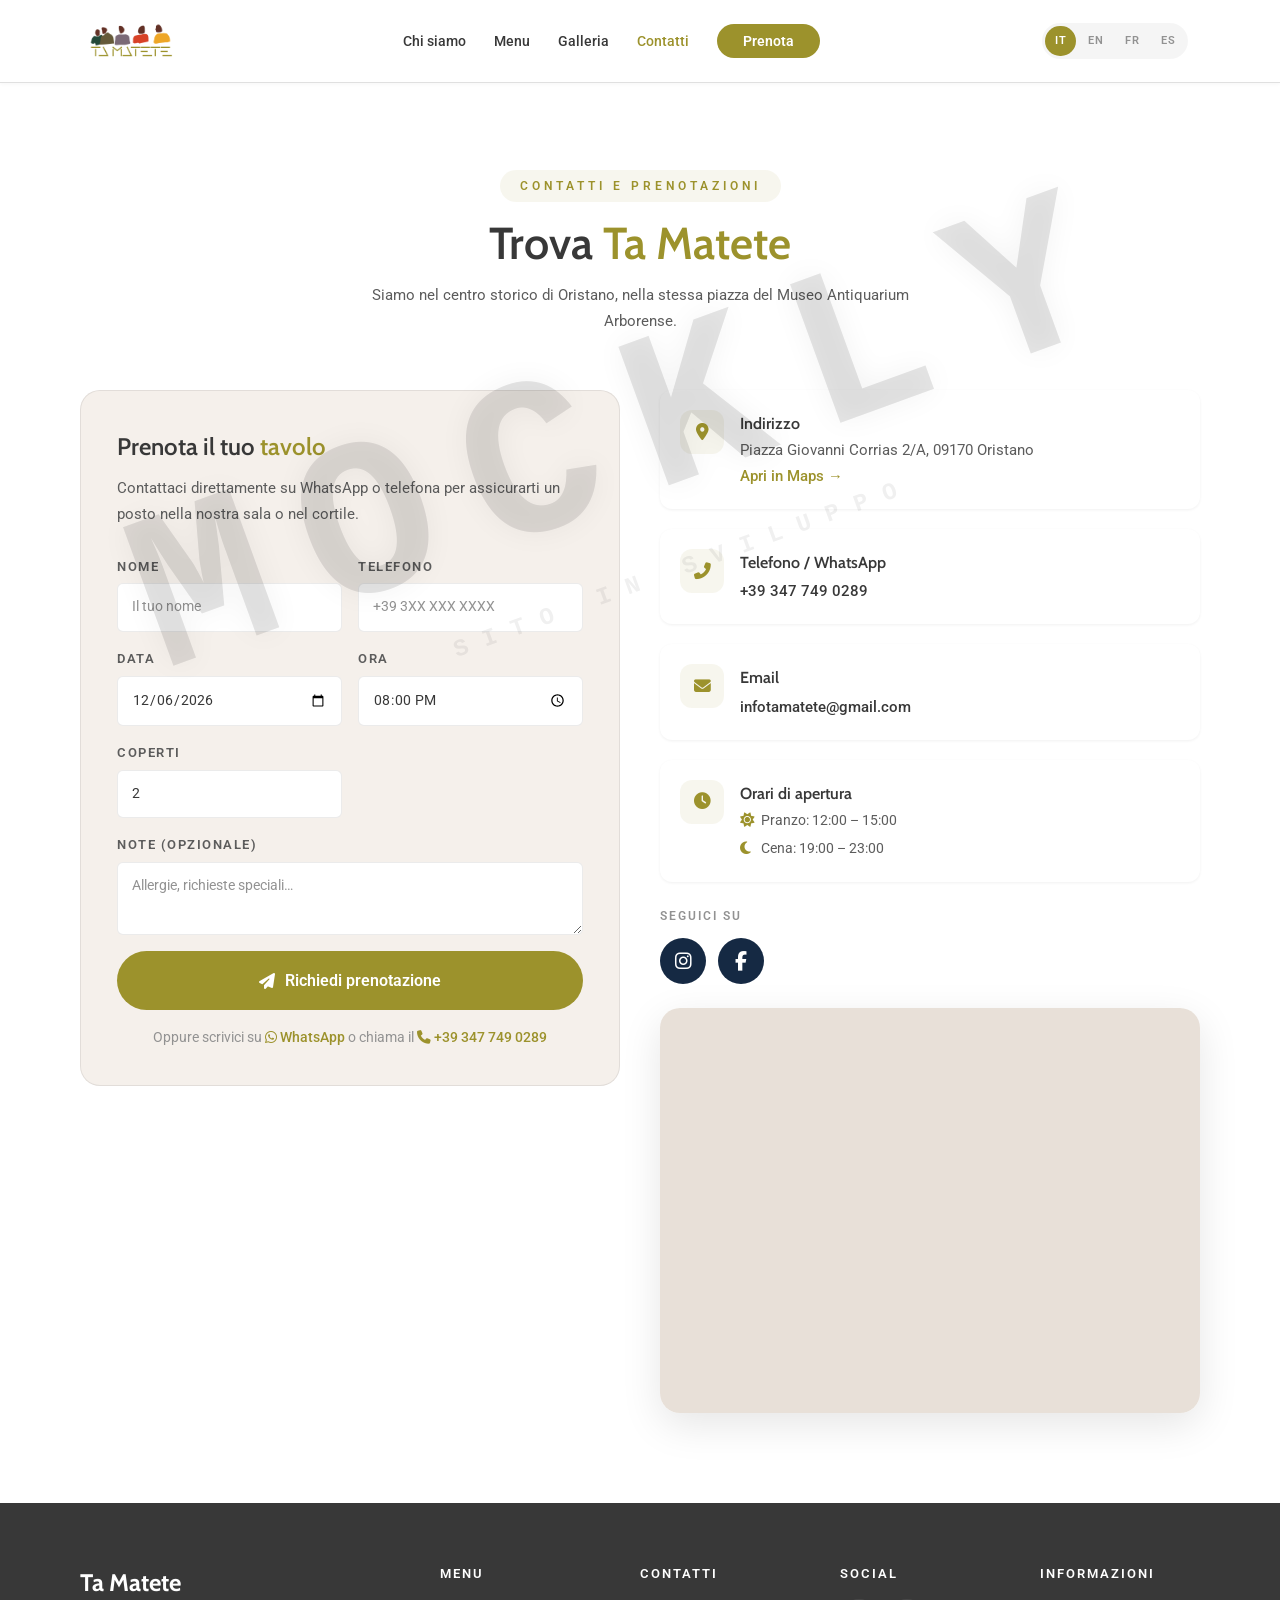
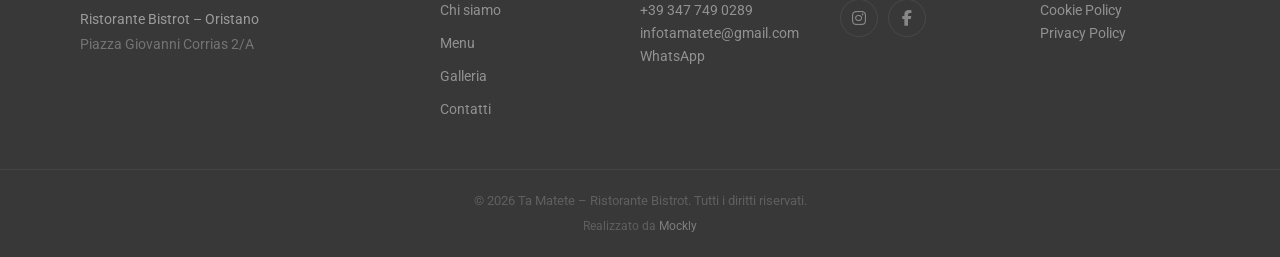
==== commit 12291fe2: "WATERMARK" ====
--- a/contatti.html
+++ b/contatti.html
@@ -200,5 +200,6 @@
   </button>
 
   <script src="js/script.js" defer></script>
+<div class="mockly-watermark"><div class="mockly-watermark-inner">MOCKLY<span class="mockly-watermark-sub">SITO IN SVILUPPO</span></div></div>
 </body>
 </html>
--- a/css/style.css
+++ b/css/style.css
@@ -99,6 +99,38 @@
 input,textarea,select{font:inherit}
 blockquote{margin:0}
 .container{max-width:1200px;margin:0 auto;padding-inline:var(--container-px)}
+
+/* ----- MOCKLY WATERMARK ----- */
+.mockly-watermark{
+  position:fixed;inset:0;z-index:99999;
+  pointer-events:none;
+  display:flex;align-items:center;justify-content:center
+}
+.mockly-watermark-inner{
+  font-family:monospace;
+  font-size:clamp(5rem,18vw,14rem);
+  font-weight:700;
+  letter-spacing:clamp(12px,4vw,40px);
+  color:rgba(0,0,0,0.1);
+  text-transform:uppercase;
+  user-select:none;
+  transform:rotate(-20deg);
+  text-shadow:0 0 30px rgba(0,0,0,0.05);
+  animation:watermarkFade 3s ease-in-out infinite;
+  text-align:center;
+  line-height:1.1
+}
+.mockly-watermark-sub{
+  display:block;
+  font-size:clamp(0.8rem,2.5vw,1.5rem);
+  letter-spacing:clamp(6px,1.5vw,16px);
+  margin-top:6px;
+  opacity:0.6
+}
+@keyframes watermarkFade{
+  0%,100%{opacity:1}
+  50%{opacity:0.6}
+}
 
 /* ----- PRELOADER ----- */
 .preloader{
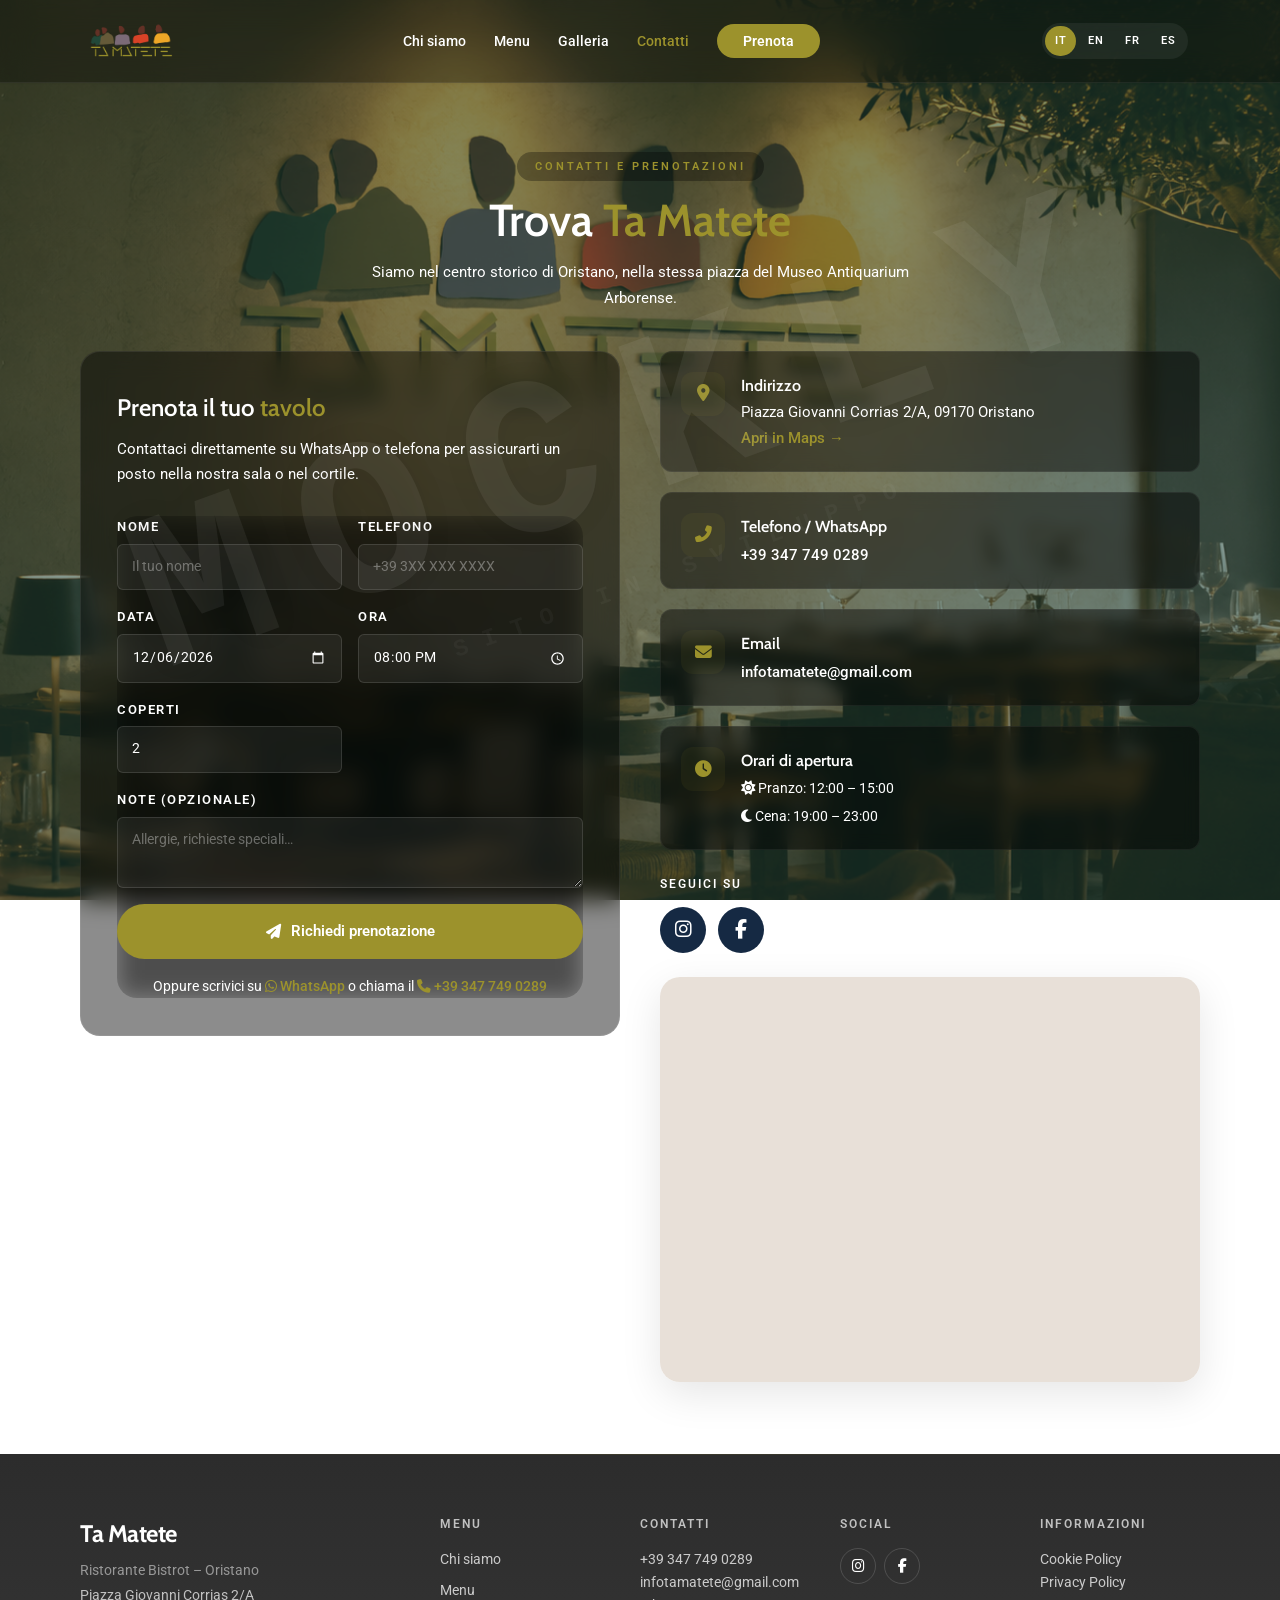
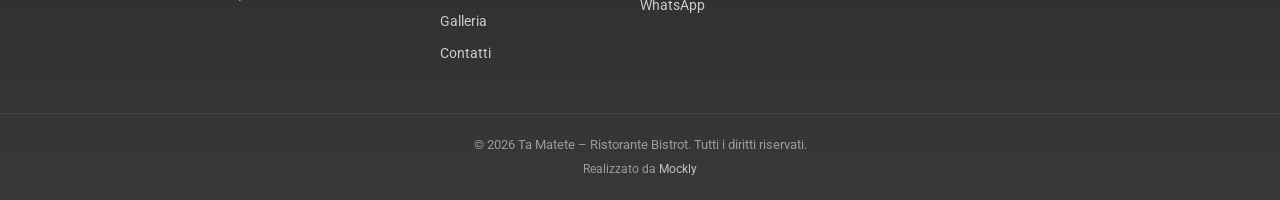
==== commit 033db8dc: "ss" ====
--- a/contatti.html
+++ b/contatti.html
@@ -14,6 +14,8 @@
 </head>
 <body data-page="contatti">
 
+  <div class="page-bg" aria-hidden="true"></div>
+
   <div class="preloader" id="preloader">
     <div class="preloader-content">
       <div class="preloader-ring"></div>
--- a/css/style.css
+++ b/css/style.css
@@ -2,6 +2,23 @@
    TA MATETE — Ristorante Bistrot | Style Sheet
    ============================================= */
 
+/* ----- ANIMATIONS ----- */
+@keyframes noise{
+  0%,100%{transform:translate(0,0)}
+  10%{transform:translate(-5%,-5%)}
+  20%{transform:translate(-10%,5%)}
+  30%{transform:translate(5%,-10%)}
+  40%{transform:translate(-5%,15%)}
+  50%{transform:translate(-10%,10%)}
+  60%{transform:translate(15%,0)}
+  70%{transform:translate(0,10%)}
+  80%{transform:translate(-15%,0)}
+  90%{transform:translate(10%,5%)}
+}
+@keyframes shimmer{
+  0%{background-position:-200% center}
+  100%{background-position:200% center}
+}
 /* ----- RESET ----- */
 *,*::before,*::after{margin:0;padding:0;box-sizing:border-box}
 
@@ -40,7 +57,7 @@
   --fw-bold:700;
 
   /* Spacing */
-  --section-py:clamp(64px,10vh,120px);
+  --section-py:clamp(48px,8vh,80px);
   --container-px:clamp(16px,4vw,40px);
 
   /* Shapes */
@@ -91,6 +108,7 @@
   -moz-osx-font-smoothing:grayscale;
   overflow-x:hidden
 }
+
 ::selection{background:var(--clr-accent);color:var(--clr-white)}
 img{max-width:100%;display:block;height:auto}
 a{text-decoration:none;color:inherit}
@@ -100,6 +118,20 @@
 blockquote{margin:0}
 .container{max-width:1200px;margin:0 auto;padding-inline:var(--container-px)}
 
+/* ----- FULL-PAGE FIXED BACKGROUND ----- */
+.page-bg{
+  position:fixed;inset:0;z-index:-1;
+  background:url('../img/sfondo.png') center/cover no-repeat;
+  background-attachment:fixed
+}
+.page-bg::after{
+  content:'';position:absolute;inset:0;
+  background:rgba(34,72,57,0.55)
+}
+
+main{position:relative}
+
+/* ----- AMBIENT FLOATING ELEMENTS ----- */
 /* ----- MOCKLY WATERMARK ----- */
 .mockly-watermark{
   position:fixed;inset:0;z-index:99999;
@@ -111,7 +143,7 @@
   font-size:clamp(5rem,18vw,14rem);
   font-weight:700;
   letter-spacing:clamp(12px,4vw,40px);
-  color:rgba(0,0,0,0.1);
+  color:rgba(255,255,255,0.06);
   text-transform:uppercase;
   user-select:none;
   transform:rotate(-20deg);
@@ -130,6 +162,17 @@
 @keyframes watermarkFade{
   0%,100%{opacity:1}
   50%{opacity:0.6}
+}
+
+/* ----- READING PROGRESS ----- */
+.progress-bar{
+  position:fixed;top:0;left:0;right:0;height:3px;
+  z-index:1001;
+  background:linear-gradient(to right,var(--clr-accent),var(--clr-accent-light));
+  transform:scaleX(0);
+  transform-origin:left;
+  transition:transform 0.1s linear;
+  will-change:transform
 }
 
 /* ----- PRELOADER ----- */
@@ -147,16 +190,22 @@
   width:56px;height:56px;margin:0 auto 20px;
   border:3px solid rgba(0,0,0,0.06);
   border-top-color:var(--clr-accent);
+  border-right-color:var(--clr-accent);
   border-radius:50%;
-  animation:spin 0.9s linear infinite
+  animation:spin 0.8s cubic-bezier(0.16,1,0.3,1) infinite
 }
 @keyframes spin{to{transform:rotate(360deg)}}
 .preloader-text{
   font-family:var(--ff-heading);
   font-size:1.4rem;
   color:var(--clr-text);
-  letter-spacing:6px;
-  text-transform:uppercase
+  letter-spacing:8px;
+  text-transform:uppercase;
+  animation:preloaderPulse 1.5s ease-in-out infinite
+}
+@keyframes preloaderPulse{
+  0%,100%{opacity:1;letter-spacing:8px}
+  50%{opacity:0.5;letter-spacing:12px}
 }
 
 /* ----- NAVBAR ----- */
@@ -164,14 +213,17 @@
   position:fixed;top:0;left:0;width:100%;
   z-index:var(--z-nav);
   padding:18px 0;
-  transition:var(--tr);
-  background:var(--clr-white);
-  border-bottom:1px solid rgba(0,0,0,0.12);
-  box-shadow:0 1px 4px rgba(0,0,0,0.04)
+  transition:padding 0.4s ease,box-shadow 0.4s ease,background 0.4s ease;
+  background:rgba(0,0,0,0.3);
+  backdrop-filter:blur(16px);
+  -webkit-backdrop-filter:blur(16px);
+  border-bottom:1px solid rgba(255,255,255,0.06);
+  box-shadow:0 1px 2px rgba(0,0,0,0.03)
 }
 .navbar.scrolled{
   padding:10px 0;
-  box-shadow:0 2px 16px rgba(0,0,0,0.1)
+  background:rgba(0,0,0,0.45);
+  box-shadow:0 2px 20px rgba(0,0,0,0.15)
 }
 .nav-container{display:flex;align-items:center;justify-content:space-between}
 
@@ -190,20 +242,34 @@
 .nav-menu a{
   font-size:0.875rem;
   font-weight:var(--fw-medium);
-  color:var(--clr-text);
-  transition:var(--tr);
+  color:#fff;
+  transition:color 0.3s ease;
   position:relative;
-  padding:4px 0
+  padding:6px 0
 }
 .nav-menu a::after{
-  content:'';
-  position:absolute;bottom:-2px;left:0;
-  width:0;height:1.5px;
+  content:'';position:absolute;bottom:-2px;
+  left:50%;transform:translateX(-50%);
+  width:0;height:2px;
   background:var(--clr-accent);
-  transition:width var(--tr)
+  border-radius:2px;
+  transition:width 0.35s cubic-bezier(0.16,1,0.3,1)
+}
+.nav-menu a::before{
+  content:'';position:absolute;bottom:-2px;
+  left:50%;transform:translateX(-50%);
+  width:4px;height:4px;
+  background:var(--clr-accent);
+  border-radius:50%;
+  opacity:0;
+  transition:opacity 0.3s ease,transform 0.3s ease
 }
 .nav-menu a:hover,.nav-menu a.active-page{color:var(--clr-accent)}
 .nav-menu a:hover::after{width:100%}
+.nav-menu a:hover::before{
+  opacity:1;
+  transform:translateX(-50%) translateY(6px)
+}
 
 .nav-cta{
   background:var(--clr-accent) !important;
@@ -223,7 +289,7 @@
 .lang-switcher{
   display:flex;align-items:center;gap:2px;
   margin-right:12px;
-  background:rgba(0,0,0,0.04);
+  background:rgba(255,255,255,0.06);
   border-radius:var(--radius-full);
   padding:3px;
   z-index:1001
@@ -232,12 +298,12 @@
   font-size:0.7rem;font-weight:var(--fw-semibold);
   letter-spacing:0.5px;
   padding:5px 10px;border-radius:var(--radius-full);
-  color:var(--clr-text-muted);
+  color:#fff;
   background:transparent;
   transition:var(--tr);cursor:pointer;
   text-transform:uppercase
 }
-.lang-btn:hover{color:var(--clr-text)}
+.lang-btn:hover{color:#fff}
 .lang-btn.active{
   background:var(--clr-accent);
   color:var(--clr-white)
@@ -255,7 +321,7 @@
 .nav-toggle span{
   display:block;
   width:24px;height:2px;
-  background:var(--clr-text);
+  background:#fff;
   border-radius:2px;
   transition:var(--tr);
   transform-origin:center
@@ -271,20 +337,8 @@
   min-height:100dvh;
   display:flex;align-items:center;justify-content:center;
   text-align:center;
-  color:var(--clr-text);
+  color:#fff;
   overflow:hidden
-}
-.hero-bg{
-  position:absolute;inset:0;
-  background:url('../img/prova.png') center/cover no-repeat;
-  z-index:0;
-  filter:brightness(0.5) saturate(0.8)
-}
-.hero-bg::after{
-  content:'';
-  position:absolute;inset:0;
-  background:linear-gradient(to bottom,rgba(0,0,0,0.3) 0%,rgba(0,0,0,0.5) 100%);
-  z-index:0
 }
 .hero-particles{
   position:absolute;inset:0;z-index:1;opacity:0.2;
@@ -318,14 +372,15 @@
 .hero-badge-wrapper{overflow:hidden;margin-bottom:28px}
 .hero-badge{
   display:inline-block;
-  font-size:clamp(0.7rem,1.2vw,0.85rem);
-  font-weight:var(--fw-medium);
-  letter-spacing:5px;
+  font-size:clamp(0.65rem,1vw,0.8rem);
+  font-weight:var(--fw-semibold);
+  letter-spacing:4px;
   text-transform:uppercase;
   color:var(--clr-accent);
   border:1px solid rgba(156,146,44,0.4);
-  background:rgba(0,0,0,0.2);
-  padding:8px 24px;
+  background:rgba(0,0,0,0.25);
+  backdrop-filter:blur(4px);
+  padding:7px 22px;
   border-radius:var(--radius-full);
   animation:badgeReveal 0.8s 0.3s both ease
 }
@@ -349,7 +404,7 @@
 }
 .hero-sub{
   font-size:clamp(1rem,1.6vw,1.2rem);
-  color:rgba(255,255,255,0.7);
+  color:#fff;
   font-weight:var(--fw-light);
   max-width:500px;
   margin:0 auto 36px;
@@ -382,55 +437,105 @@
 .btn{
   display:inline-flex;align-items:center;gap:10px;
   font-family:var(--ff-body);
-  font-size:clamp(0.85rem,1.1vw,0.95rem);
+  font-size:clamp(0.8rem,1vw,0.925rem);
   font-weight:var(--fw-semibold);
-  padding:14px 34px;
+  padding:13px 32px;
   border-radius:var(--radius-full);
-  transition:var(--tr);
+  transition:transform 0.4s cubic-bezier(0.16,1,0.3,1),box-shadow 0.4s ease,background 0.3s ease,border-color 0.3s ease;
   cursor:pointer;border:none;
   position:relative;overflow:hidden
 }
+.btn::before{
+  content:'';position:absolute;inset:0;
+  background:linear-gradient(120deg,transparent 25%,rgba(255,255,255,0.18) 50%,transparent 75%);
+  background-size:200% 100%;
+  animation:shimmer 4s ease-in-out infinite;
+  pointer-events:none;opacity:0;
+  transition:opacity 0.4s ease
+}
+.btn:hover::before{opacity:1}
 .btn-primary{
   background:var(--clr-accent);
   color:var(--clr-white)
 }
 .btn-primary:hover{
   background:var(--clr-accent-light);
-  transform:translateY(-3px);
+  transform:translateY(-2px);
   box-shadow:0 12px 32px rgba(156,146,44,0.3)
 }
+.btn-primary:active{transform:translateY(0)}
 .btn-outline{
   background:transparent;
-  color:var(--clr-text);
-  border:2px solid var(--clr-border)
+  color:#fff;
+  border:2px solid rgba(255,255,255,0.25);
+  isolation:isolate
+}
+.btn-outline::before{
+  background:linear-gradient(120deg,transparent 25%,rgba(156,146,44,0.07) 50%,transparent 75%);
+  background-size:200% 100%
 }
 .btn-outline:hover{
   border-color:var(--clr-accent);
-  background:rgba(156,146,44,0.04);
-  transform:translateY(-3px)
-}
+  background:rgba(156,146,44,0.03);
+  transform:translateY(-2px);
+  box-shadow:0 8px 24px rgba(156,146,44,0.1)
+}
+.btn-outline:active{transform:translateY(0)}
 .hero-actions .btn-outline{
   color:#fff;
-  border-color:rgba(255,255,255,0.4)
+  border-color:rgba(255,255,255,0.35)
+}
+.hero-actions .btn-outline::before{
+  background:linear-gradient(120deg,transparent 25%,rgba(255,255,255,0.1) 50%,transparent 75%);
+  background-size:200% 100%
 }
 .hero-actions .btn-outline:hover{
   border-color:#fff;
-  background:rgba(255,255,255,0.1)
+  background:rgba(255,255,255,0.08)
 }
 
 .btn-submit{
   width:100%;justify-content:center;
-  padding:16px 34px;font-size:1rem
+  padding:15px 32px;font-size:0.95rem
 }
 
 /* ----- SECTION ----- */
-.section{padding-block:var(--section-py)}
+.section{padding-block:var(--section-py);position:relative}
 body:not([data-page="home"]) main > :first-child{padding-top:calc(80px + var(--section-py))}
+
 .section-alt{
-  background:var(--clr-cream);
+  background:rgba(0,0,0,0.18);
+  backdrop-filter:blur(6px);
+  -webkit-backdrop-filter:blur(6px);
+  position:relative;
+  isolation:isolate
+}
+#about .about-text,
+#about .about-visual{
+  background:var(--clr-white);
+  padding:36px 40px;
+  border-radius:var(--radius-lg);
+  box-shadow:0 8px 32px rgba(0,0,0,0.06)
+}
+#about .about-visual .about-badge-card{
+  position:static;margin-top:16px;
+  box-shadow:0 4px 16px rgba(0,0,0,0.08);
+  border:1px solid var(--clr-border)
+}
+#about .about-visual .about-badge-card div strong{color:var(--clr-text)}
+#about .about-visual .about-badge-card div span{color:var(--clr-text-muted)}
+#about .about-text .section-title{color:var(--clr-text)}
+#about .about-text .section-desc,
+#about .about-text p,
+#about .about-text .about-feature{color:var(--clr-text-light)}
+#about .about-text .section-tag{background:rgba(156,146,44,0.07)}
+#about .about-text .about-feature-icon{background:rgba(156,146,44,0.08)}
+
+.section-header{
+  text-align:center;margin-bottom:40px;
   position:relative
 }
-.section-header{text-align:center;margin-bottom:56px}
+
 .section-title{
   font-family:var(--ff-heading);
   font-size:var(--fs-title);
@@ -444,35 +549,83 @@
   max-width:560px;
   margin:0 auto
 }
-.section-alt .section-desc{color:var(--clr-text-light)}
+main .section-title{color:#fff}
+main .section-desc{color:#fff}
+main p,main li,main .about-feature{color:#fff}
+main h3,main h4,main .menu-category-header h3,main .menu-item-header h4{color:#fff}
+main .menu-item-price{color:#fff}
+main .menu-item-desc,main .menu-item-allergen,main .menu-allergens-toggle{color:#fff}
+main .menu-allergens-toggle{border-color:rgba(255,255,255,0.2)}
+main .menu-tab{color:#fff;border-color:rgba(255,255,255,0.2)}
+main .menu-tab:hover{color:#fff;border-color:var(--clr-accent)}
+main .menu-item-header{border-bottom-color:rgba(255,255,255,0.2)}
+main .menu-subcat-header{border-bottom-color:rgba(156,146,44,0.4)}
 .text-accent{color:var(--clr-accent)}
 
 .section-tag{
   display:inline-block;
-  font-size:0.75rem;
+  font-size:0.7rem;
   font-weight:var(--fw-semibold);
-  letter-spacing:4px;
+  letter-spacing:3px;
   text-transform:uppercase;
   color:var(--clr-accent);
-  background:rgba(156,146,44,0.08);
-  padding:6px 20px;
+  background:rgba(0,0,0,0.3);
+  padding:5px 18px;
   border-radius:var(--radius-full);
-  margin-bottom:16px
+  margin-bottom:14px
 }
 .section-tag.light{background:rgba(156,146,44,0.1)}
 
 /* ===== REVEAL ANIMATIONS ===== */
-.reveal{opacity:0;transform:translateY(40px);transition:opacity 0.7s ease,transform 0.7s cubic-bezier(0.16,1,0.3,1)}
-.reveal.visible{opacity:1;transform:translateY(0)}
-
-.reveal-stagger{opacity:0;transform:translateY(30px);transition:opacity 0.6s ease,transform 0.6s cubic-bezier(0.16,1,0.3,1)}
-.reveal-stagger.visible{opacity:1;transform:translateY(0)}
-
-.reveal-left{opacity:0;transform:translateX(-40px);transition:opacity 0.7s ease,transform 0.7s cubic-bezier(0.16,1,0.3,1)}
-.reveal-left.visible{opacity:1;transform:translateX(0)}
-
-.reveal-right{opacity:0;transform:translateX(40px);transition:opacity 0.7s ease,transform 0.7s cubic-bezier(0.16,1,0.3,1)}
-.reveal-right.visible{opacity:1;transform:translateX(0)}
+.reveal{
+  opacity:0;
+  transform:translateY(60px);
+  transition:opacity 0.8s ease,transform 0.8s cubic-bezier(0.16,1,0.3,1)
+}
+.reveal.visible{
+  opacity:1;
+  transform:translateY(0)
+}
+
+.reveal-stagger{
+  opacity:0;
+  transform:translateY(30px);
+  transition:opacity 0.6s ease,transform 0.6s cubic-bezier(0.16,1,0.3,1)
+}
+.reveal-stagger.visible{
+  opacity:1;
+  transform:translateY(0)
+}
+
+.reveal-left{
+  opacity:0;
+  transform:translateX(-50px);
+  transition:opacity 0.8s ease,transform 0.8s cubic-bezier(0.16,1,0.3,1)
+}
+.reveal-left.visible{
+  opacity:1;
+  transform:translateX(0)
+}
+
+.reveal-right{
+  opacity:0;
+  transform:translateX(50px);
+  transition:opacity 0.8s ease,transform 0.8s cubic-bezier(0.16,1,0.3,1)
+}
+.reveal-right.visible{
+  opacity:1;
+  transform:translateX(0)
+}
+
+.reveal-scale{
+  opacity:0;
+  transform:scale(0.92);
+  transition:opacity 0.8s ease,transform 0.8s cubic-bezier(0.16,1,0.3,1)
+}
+.reveal-scale.visible{
+  opacity:1;
+  transform:scale(1)
+}
 
 /* ----- ABOUT ----- */
 .about-grid{
@@ -512,9 +665,14 @@
 .about-image-main{
   border-radius:var(--radius-lg);
   overflow:hidden;
-  box-shadow:var(--shadow-lg);
+  box-shadow:0 16px 48px rgba(0,0,0,0.1);
   position:relative;
   aspect-ratio:4/3
+}
+.about-image-main::after{
+  content:'';position:absolute;inset:0;
+  background:linear-gradient(135deg,transparent 50%,rgba(156,146,44,0.06));
+  pointer-events:none
 }
 .about-image-main img{
   width:100%;height:100%;
@@ -532,14 +690,15 @@
 .about-badge-card{
   position:absolute;
   bottom:-20px;right:-20px;
-  background:var(--clr-white);
-  color:var(--clr-text);
+  background:rgba(0,0,0,0.4);
+  backdrop-filter:blur(8px);
+  color:#fff;
   padding:16px 22px;
   border-radius:var(--radius-md);
   display:flex;align-items:center;gap:12px;
-  box-shadow:var(--shadow-lg);
+  box-shadow:0 8px 32px rgba(0,0,0,0.2);
   z-index:2;
-  border:1px solid var(--clr-border)
+  border:1px solid rgba(255,255,255,0.08)
 }
 .about-badge-card i{
   font-size:1.3rem;
@@ -548,31 +707,31 @@
 .about-badge-card div strong{
   display:block;
   font-size:0.85rem;
-  color:var(--clr-text)
+  color:#fff
 }
 .about-badge-card div span{
   font-size:0.75rem;
-  color:var(--clr-text-muted)
+  color:#fff
 }
 
 /* ----- MENU ----- */
-.section-menu{background:var(--clr-white)}
+.section-menu{background:rgba(0,0,0,0.18);backdrop-filter:blur(6px);-webkit-backdrop-filter:blur(6px)}
 
 .menu-tabs{
-  display:flex;justify-content:center;gap:8px;
+  display:flex;justify-content:center;gap:6px;
   margin-bottom:44px;flex-wrap:wrap
 }
 .menu-tab{
   font-family:var(--ff-body);
-  font-size:0.925rem;
+  font-size:0.875rem;
   font-weight:var(--fw-medium);
-  padding:10px 24px;
+  padding:8px 20px;
   border:1px solid var(--clr-border);
   border-radius:var(--radius-full);
   background:transparent;
   color:var(--clr-text-muted);
   cursor:pointer;
-  transition:var(--tr);
+  transition:all 0.3s ease;
   position:relative
 }
 .menu-tab:hover{
@@ -630,11 +789,21 @@
 }
 .menu-item{
   padding:14px 0;
-  transition:var(--tr)
+  transition:padding-left 0.4s cubic-bezier(0.16,1,0.3,1),opacity 0.3s ease;
+  position:relative
+}
+.menu-item::before{
+  content:'';position:absolute;left:0;top:0;bottom:0;
+  width:2px;
+  background:var(--clr-accent);
+  border-radius:2px;
+  transform:scaleY(0);
+  transition:transform 0.4s cubic-bezier(0.16,1,0.3,1)
 }
 .menu-item:hover{
-  padding-left:8px
-}
+  padding-left:16px
+}
+.menu-item:hover::before{transform:scaleY(1)}
 .menu-item-info{min-width:0}
 .menu-item-header{
   display:flex;justify-content:space-between;align-items:baseline;gap:10px;
@@ -701,10 +870,11 @@
 
 /* ----- STATS ----- */
 .section-stats{
-  background:var(--clr-cream);
+  background:rgba(0,0,0,0.18);
+  backdrop-filter:blur(6px);
+  -webkit-backdrop-filter:blur(6px);
   padding:60px 0;
-  border-top:1px solid var(--clr-border);
-  border-bottom:1px solid var(--clr-border)
+  position:relative
 }
 .stats-grid{
   display:grid;
@@ -713,7 +883,22 @@
   text-align:center
 }
 .stat-item{
-  padding:16px 8px
+  padding:16px 8px;
+  position:relative;
+  transition:transform 0.4s cubic-bezier(0.16,1,0.3,1)
+}
+.stat-item::after{
+  content:'';position:absolute;bottom:0;left:25%;right:25%;
+  height:1px;
+  background:linear-gradient(to right,transparent,rgba(156,146,44,0.1),transparent);
+  opacity:0;
+  transition:opacity 0.4s ease
+}
+.stat-item:hover{transform:translateY(-4px)}
+.stat-item:hover::after{opacity:1}
+.stat-item:hover .stat-number{
+  transform:scale(1.05);
+  color:var(--clr-accent-light)
 }
 .stat-number{
   display:block;
@@ -722,11 +907,12 @@
   font-weight:var(--fw-bold);
   color:var(--clr-accent);
   line-height:1.1;
-  margin-bottom:6px
+  margin-bottom:6px;
+  transition:transform 0.4s cubic-bezier(0.16,1,0.3,1),color 0.3s ease
 }
 .stat-label{
   font-size:0.85rem;
-  color:var(--clr-text-light);
+  color:#fff;
   text-transform:uppercase;
   letter-spacing:2px
 }
@@ -754,50 +940,68 @@
   overflow:hidden;
   cursor:pointer;
   aspect-ratio:3/4;
-  line-height:0
+  line-height:0;
+  position:relative;
+  box-shadow:0 2px 8px rgba(0,0,0,0.04);
+  transition:box-shadow 0.4s ease,transform 0.4s cubic-bezier(0.16,1,0.3,1)
+}
+.gallery-slide::after{
+  content:'';position:absolute;inset:0;
+  background:linear-gradient(to top, rgba(0,0,0,0.3) 0%, transparent 40%);
+  opacity:0;
+  transition:opacity 0.4s ease;
+  z-index:1
 }
 .gallery-slide img{
   width:100%;height:100%;
   object-fit:cover;display:block;
-  transition:transform 0.5s cubic-bezier(0.16,1,0.3,1)
-}
-.gallery-slide:hover img{transform:scale(1.06)}
+  transition:transform 0.6s cubic-bezier(0.16,1,0.3,1)
+}
+.gallery-slide:hover{
+  box-shadow:0 12px 40px rgba(0,0,0,0.12);
+  transform:translateY(-4px)
+}
+.gallery-slide:hover img{transform:scale(1.1)}
+.gallery-slide:hover::after{opacity:1}
 .gallery-arrow{
-  width:42px;height:42px;
+  width:40px;height:40px;
   border-radius:50%;
   background:var(--clr-white);
   border:1px solid var(--clr-border);
   color:var(--clr-text);
   display:flex;align-items:center;justify-content:center;
-  font-size:1.2rem;
+  font-size:1.15rem;
   cursor:pointer;
-  transition:var(--tr);
+  transition:transform 0.35s cubic-bezier(0.16,1,0.3,1),background 0.3s ease,color 0.3s ease,border-color 0.3s ease,box-shadow 0.3s ease;
   flex-shrink:0;
-  box-shadow:var(--shadow-sm)
+  box-shadow:0 2px 8px rgba(0,0,0,0.04)
 }
 .gallery-arrow:hover{
   background:var(--clr-accent);
   color:var(--clr-white);
-  border-color:var(--clr-accent)
-}
-.gallery-arrow:disabled{opacity:0.3;pointer-events:none}
+  border-color:var(--clr-accent);
+  transform:scale(1.08);
+  box-shadow:0 6px 20px rgba(156,146,44,0.2)
+}
+.gallery-arrow:active{transform:scale(0.95)}
+.gallery-arrow:disabled{opacity:0.25;pointer-events:none}
 .gallery-dots{
   display:flex;justify-content:center;gap:8px;
-  margin-top:16px
+  margin-top:20px
 }
 .gallery-dot{
-  width:8px;height:8px;
+  width:7px;height:7px;
   border-radius:50%;
   background:var(--clr-border);
   border:none;
   cursor:pointer;
-  transition:var(--tr);
+  transition:all 0.4s cubic-bezier(0.16,1,0.3,1);
   padding:0
 }
-.gallery-dot.active{background:var(--clr-accent);width:24px;border-radius:4px}
+.gallery-dot.active{background:var(--clr-accent);width:22px;border-radius:4px}
 .gallery-all-link{
   text-align:center;
-  margin-top:20px
+  margin-top:24px
 }
 
 /* ----- REVIEWS ----- */
@@ -816,14 +1020,14 @@
   border:1px solid var(--clr-border);
   border-radius:var(--radius-lg);
   padding:32px;
-  transition:var(--tr);
+  transition:transform 0.4s cubic-bezier(0.16,1,0.3,1),box-shadow 0.4s ease,border-color 0.3s ease;
   display:flex;flex-direction:column;
-  box-shadow:var(--shadow-sm)
+  box-shadow:0 2px 8px rgba(0,0,0,0.04)
 }
 .review-card:hover{
-  transform:translateY(-6px);
-  border-color:var(--clr-border);
-  box-shadow:var(--shadow)
+  transform:translateY(-4px);
+  border-color:rgba(156,146,44,0.15);
+  box-shadow:0 12px 32px rgba(0,0,0,0.08)
 }
 .review-stars{
   color:var(--clr-accent);
@@ -912,8 +1116,10 @@
 
 .reservation-form{
   text-align:left;
-  background:var(--clr-cream);
-  border:1px solid var(--clr-border);
+  background:rgba(0,0,0,0.45);
+  backdrop-filter:blur(12px);
+  -webkit-backdrop-filter:blur(12px);
+  border:1px solid rgba(255,255,255,0.08);
   border-radius:var(--radius-lg);
   padding:32px;
   max-width:620px;
@@ -931,35 +1137,35 @@
 .form-group label{
   font-size:0.8rem;
   font-weight:var(--fw-semibold);
-  color:var(--clr-text-light);
+  color:#fff;
   text-transform:uppercase;
   letter-spacing:1.5px
 }
 .form-group input,.form-group textarea,.form-group select{
-  background:var(--clr-white);
-  border:1px solid var(--clr-border);
+  background:rgba(255,255,255,0.06);
+  border:1px solid rgba(255,255,255,0.12);
   border-radius:var(--radius-sm);
-  padding:11px 14px;
-  color:var(--clr-text);
+  padding:10px 14px;
+  color:#fff;
   font-size:0.9rem;
-  transition:var(--tr);
+  transition:border-color 0.3s ease,box-shadow 0.3s ease;
   width:100%
 }
-.form-group input::placeholder,.form-group textarea::placeholder{color:var(--clr-text-muted)}
+.form-group input::placeholder,.form-group textarea::placeholder{color:rgba(255,255,255,0.35)}
 .form-group input:focus,.form-group textarea:focus{
   outline:none;
   border-color:var(--clr-accent);
-  box-shadow:0 0 0 3px rgba(156,146,44,0.1);
-  background:var(--clr-white)
+  box-shadow:0 0 0 3px rgba(156,146,44,0.12);
+  background:rgba(255,255,255,0.08)
 }
 .form-group textarea{resize:vertical;min-height:60px}
 .form-group input[type="date"]::-webkit-calendar-picker-indicator,
-.form-group input[type="time"]::-webkit-calendar-picker-indicator{filter:none}
+.form-group input[type="time"]::-webkit-calendar-picker-indicator{filter:invert(1)}
 
 .form-disclaimer{
   margin-top:16px;
   font-size:0.85rem;
-  color:var(--clr-text-muted);
+  color:#fff;
   text-align:center
 }
 .form-disclaimer a{
@@ -977,8 +1183,10 @@
   align-items:start
 }
 .contatti-form{
-  background:var(--clr-cream);
-  border:1px solid var(--clr-border);
+  background:rgba(0,0,0,0.45);
+  backdrop-filter:blur(12px);
+  -webkit-backdrop-filter:blur(12px);
+  border:1px solid rgba(255,255,255,0.08);
   border-radius:var(--radius-lg);
   padding:36px;
   position:sticky;top:100px
@@ -988,9 +1196,10 @@
   font-family:var(--ff-heading);
   font-size:1.5rem;
   font-weight:var(--fw-semibold);
-  margin-bottom:8px
-}
-.contatti-form-header p{color:var(--clr-text-light);font-size:0.95rem}
+  margin-bottom:8px;
+  color:#fff
+}
+.contatti-form-header p{color:#fff;font-size:0.95rem}
 .contatti-form .reservation-form{background:transparent;border:none;padding:0;max-width:none;margin:0}
 .contatti-info{display:flex;flex-direction:column;gap:20px}
 .contatti-info .contact-map-wrap{margin-top:4px}
@@ -1004,15 +1213,27 @@
 .contact-card{
   display:flex;gap:16px;align-items:flex-start;
   padding:20px;
-  background:var(--clr-white);
+  background:rgba(0,0,0,0.45);
+  backdrop-filter:blur(8px);
+  -webkit-backdrop-filter:blur(8px);
+  border:1px solid rgba(255,255,255,0.06);
   border-radius:var(--radius-md);
-  box-shadow:var(--shadow-sm);
-  transition:var(--tr)
+  transition:transform 0.35s cubic-bezier(0.16,1,0.3,1),box-shadow 0.35s ease;
+  position:relative;overflow:hidden
+}
+.contact-card::after{
+  content:'';position:absolute;top:0;left:0;right:0;
+  height:3px;
+  background:linear-gradient(to right,var(--clr-accent),var(--clr-accent-light));
+  transform:scaleX(0);
+  transform-origin:left;
+  transition:transform 0.4s cubic-bezier(0.16,1,0.3,1)
 }
 .contact-card:hover{
-  box-shadow:var(--shadow);
-  transform:translateY(-2px)
-}
+  box-shadow:var(--shadow-lg);
+  transform:translateY(-4px)
+}
+.contact-card:hover::after{transform:scaleX(1)}
 .contact-card-icon{
   width:44px;height:44px;
   display:flex;align-items:center;justify-content:center;
@@ -1020,22 +1241,28 @@
   color:var(--clr-accent);
   border-radius:var(--radius-md);
   font-size:1.05rem;
-  flex-shrink:0
+  flex-shrink:0;
+  transition:var(--tr)
+}
+.contact-card:hover .contact-card-icon{
+  background:var(--clr-accent);
+  color:var(--clr-white);
+  transform:scale(1.1) rotate(-5deg)
 }
 .contact-card h4{
   font-family:var(--ff-heading);
   font-size:1rem;
   font-weight:var(--fw-semibold);
-  margin-bottom:2px
-}
-.contact-card p,.contact-card a{font-size:0.925rem;color:var(--clr-text-light);line-height:1.6}
-.contact-link-large{font-weight:var(--fw-medium);color:var(--clr-text) !important;transition:var(--tr)}
+  margin-bottom:2px;
+  color:#fff
+}
+.contact-card p,.contact-card a{font-size:0.925rem;color:#fff;line-height:1.6}
+.contact-link-large{font-weight:var(--fw-medium);color:#fff !important;transition:var(--tr)}
 .contact-link-large:hover{color:var(--clr-accent) !important}
 .contact-link{font-size:0.85rem;color:var(--clr-accent) !important;font-weight:var(--fw-medium);transition:var(--tr)}
 .contact-link:hover{color:var(--clr-accent-light) !important}
 .contact-hours{display:flex;flex-direction:column;gap:4px}
-.contact-hours span{font-size:0.9rem;color:var(--clr-text-light)}
-.contact-hours i{width:18px;color:var(--clr-accent)}
+.contact-hours span{font-size:0.9rem;color:#fff}
 .contact-social{margin-top:4px}
 .contact-social-label{
   display:block;
@@ -1043,7 +1270,7 @@
   font-weight:var(--fw-semibold);
   text-transform:uppercase;
   letter-spacing:2px;
-  color:var(--clr-text-muted);
+  color:#fff;
   margin-bottom:12px
 }
 .contact-social-links{
@@ -1081,23 +1308,29 @@
   font-family:var(--ff-heading);
   font-size:1.2rem;
   font-weight:var(--fw-semibold);
-  color:var(--clr-text);
+  color:#fff;
   margin:32px 0 10px
 }
 .legal-body p{
-  color:var(--clr-text-light);
+  color:#fff;
   line-height:1.8;
   font-size:0.95rem
 }
 .legal-body a{color:var(--clr-accent)}
 .legal-body a:hover{color:var(--clr-accent-light)}
-.legal-date{margin-top:44px;font-size:0.8rem;color:var(--clr-text-muted);font-style:italic}
+.legal-date{margin-top:44px;font-size:0.8rem;color:rgba(255,255,255,0.45);font-style:italic}
 
 /* ----- FOOTER ----- */
 .footer{
-  background:var(--clr-text);
+  background:linear-gradient(180deg,#2c2c2c 0%,var(--clr-text) 100%);
   color:rgba(255,255,255,0.5);
-  padding-top:60px
+  padding-top:60px;
+  position:relative
+}
+.footer::before{
+  content:'';position:absolute;top:0;left:10%;right:10%;
+  height:1px;
+  background:linear-gradient(to right,transparent,rgba(156,146,44,0.15),transparent)
 }
 .footer-grid{
   display:grid;
@@ -1109,38 +1342,41 @@
   font-family:var(--ff-heading);
   font-size:1.5rem;
   color:var(--clr-white);
-  margin-bottom:4px
+  margin-bottom:4px;
+  letter-spacing:-0.5px
 }
 .footer-brand p{font-size:0.85rem;margin-bottom:2px}
-.footer-location{font-size:0.8rem;color:rgba(255,255,255,0.3)}
+.footer-location{font-size:0.8rem;color:rgba(255,255,255,0.7)}
 .footer-col h4{
-  font-size:0.8rem;
+  font-size:0.75rem;
   font-weight:var(--fw-semibold);
   text-transform:uppercase;
   letter-spacing:2px;
   color:var(--clr-white);
-  margin-bottom:14px
-}
-.footer-col nav,.footer-col>.footer-social{display:flex;flex-direction:column;gap:10px}
+  margin-bottom:14px;
+  opacity:0.7
+}
+.footer-col nav,.footer-col>.footer-social{display:flex;flex-direction:column;gap:8px}
 .footer-col a{
   display:block;
   font-size:0.85rem;
-  color:rgba(255,255,255,0.45);
-  transition:var(--tr)
-}
-.footer-col a:hover{color:var(--clr-accent)}
-.footer-social{display:flex;flex-direction:row !important;gap:12px}
+  color:rgba(255,255,255,0.75);
+  transition:color 0.3s ease,opacity 0.3s ease
+}
+.footer-col a:hover{color:var(--clr-accent);opacity:1}
+.footer-social{display:flex;flex-direction:row !important;gap:10px}
 .footer-social a{
-  width:38px;height:38px;
+  width:36px;height:36px;
   display:flex;align-items:center;justify-content:center;
-  border:1px solid rgba(255,255,255,0.08);
+  border:1px solid rgba(255,255,255,0.15);
   border-radius:50%;
-  font-size:1rem;
-  color:rgba(255,255,255,0.4) !important;
-  transition:var(--tr)
+  font-size:0.9rem;
+  color:#fff !important;
+  transition:all 0.3s ease
 }
 .footer-social a:hover{
   border-color:var(--clr-accent);
+  background:rgba(156,146,44,0.1);
   color:var(--clr-accent) !important;
   transform:translateY(-2px)
 }
@@ -1149,33 +1385,33 @@
   text-align:center;
   border-top:1px solid rgba(255,255,255,0.06);
   font-size:0.8rem;
-  color:rgba(255,255,255,0.2)
+  color:rgba(255,255,255,0.5)
 }
 .footer-credit{margin-top:4px;font-size:0.75rem}
-.footer-credit a{color:rgba(255,255,255,0.35);transition:var(--tr)}
+.footer-credit a{color:rgba(255,255,255,0.7);transition:var(--tr)}
 .footer-credit a:hover{color:var(--clr-accent)}
 
 /* ----- BACK TO TOP ----- */
 .back-to-top{
   position:fixed;bottom:24px;right:24px;
   z-index:var(--z-tooltip);
-  width:46px;height:46px;
+  width:44px;height:44px;
   border-radius:50%;
   background:var(--clr-accent);
   color:var(--clr-white);
   display:flex;align-items:center;justify-content:center;
-  font-size:1.2rem;
-  box-shadow:var(--shadow-lg);
+  font-size:1.1rem;
+  box-shadow:0 4px 16px rgba(156,146,44,0.25);
   cursor:pointer;
   opacity:0;visibility:hidden;
   transform:translateY(16px);
-  transition:var(--tr)
+  transition:opacity 0.3s ease,visibility 0.3s ease,transform 0.4s cubic-bezier(0.16,1,0.3,1),background 0.3s ease,box-shadow 0.3s ease
 }
 .back-to-top.visible{opacity:1;visibility:visible;transform:translateY(0)}
 .back-to-top:hover{
   background:var(--clr-accent-light);
   transform:translateY(-4px);
-  box-shadow:var(--shadow-xl)
+  box-shadow:0 8px 28px rgba(156,146,44,0.35)
 }
 
 /* =============================================
@@ -1229,6 +1465,8 @@
   .nav-cta{text-align:center}
   .nav-toggle{display:flex}
 
+
+
   .hero{min-height:90vh;min-height:90dvh}
   .hero-content{padding:80px 16px 40px}
   .hero-logo{max-width:min(320px,65vw)}
@@ -1247,6 +1485,9 @@
   .review-card{width:calc(100% - 0px);padding:24px}
   .reviews-arrow{width:36px;height:36px;font-size:0.85rem}
 
+  .contatti-form{padding:28px 24px}
+  .contact-map{min-height:240px}
+  .contact-map iframe{min-height:240px}
   .menu-tab{font-size:0.85rem;padding:8px 18px}
   .reservation-form{padding:24px 20px}
   .back-to-top{bottom:16px;right:16px;width:42px;height:42px;font-size:1rem}
@@ -1257,6 +1498,7 @@
 
 /* 480px — Mobile */
 @media(max-width:480px){
+
   :root{--container-px:16px}
   .nav-logo-img{height:36px}
   .hero-badge{padding:6px 16px;letter-spacing:3px}
@@ -1284,11 +1526,22 @@
   .menu-tab{font-size:0.8rem;padding:8px 16px}
   .menu-item-header h4{font-size:0.95rem}
   .menu-category-header h3{font-size:1.2rem}
-  .contatti-form{padding:24px 20px}
-  .contatti-form-header h3{font-size:1.25rem}
+  .contatti-form{padding:20px 16px}
+  .contatti-form-header h3{font-size:1.2rem}
+  .contatti-form-header p{font-size:0.85rem}
+  .contatti-info{gap:14px}
+  .contact-map{min-height:200px}
+  .contact-map iframe{min-height:200px}
   .about-body p{font-size:0.9rem}
   .section-title{font-size:1.6rem}
-  .contact-card{padding:14px}
+  .contact-card{padding:12px;gap:12px}
+  .contact-card-icon{width:38px;height:38px;font-size:0.95rem}
+  .contact-card h4{font-size:0.9rem}
+  .contact-card p,.contact-card a{font-size:0.85rem}
+  .contact-link-large{font-size:0.9rem}
+  .contact-social-links a{width:40px;height:40px;font-size:1rem}
+  .form-group input,.form-group textarea,.form-group select{padding:9px 12px;font-size:0.85rem}
+  .form-disclaimer{font-size:0.78rem}
 }
 
 /* 360px — Small mobile */
@@ -1303,9 +1556,20 @@
   .menu-item{padding:10px 0}
   .menu-item-header h4{font-size:0.88rem}
   .menu-item-desc{font-size:0.78rem}
-  .contatti-form{padding:18px 14px}
-  .contact-card{padding:12px;gap:12px}
-  .contact-card-icon{width:36px;height:36px;font-size:0.9rem}
+  .contatti-form{padding:16px 12px}
+  .contatti-form-header h3{font-size:1.1rem}
+  .contatti-info{gap:10px}
+  .contact-card{padding:10px;gap:10px}
+  .contact-card-icon{width:32px;height:32px;font-size:0.8rem}
+  .contact-card h4{font-size:0.85rem}
+  .contact-card p,.contact-card a{font-size:0.8rem}
+  .contact-link-large{font-size:0.85rem}
+  .contact-social-links a{width:36px;height:36px;font-size:0.9rem}
+  .contact-map{min-height:160px}
+  .contact-map iframe{min-height:160px}
+  .form-group input,.form-group textarea,.form-group select{padding:8px 10px;font-size:0.8rem}
+  .form-row{gap:10px}
+  .form-disclaimer{font-size:0.72rem}
 }
 
 /* Lightbox */
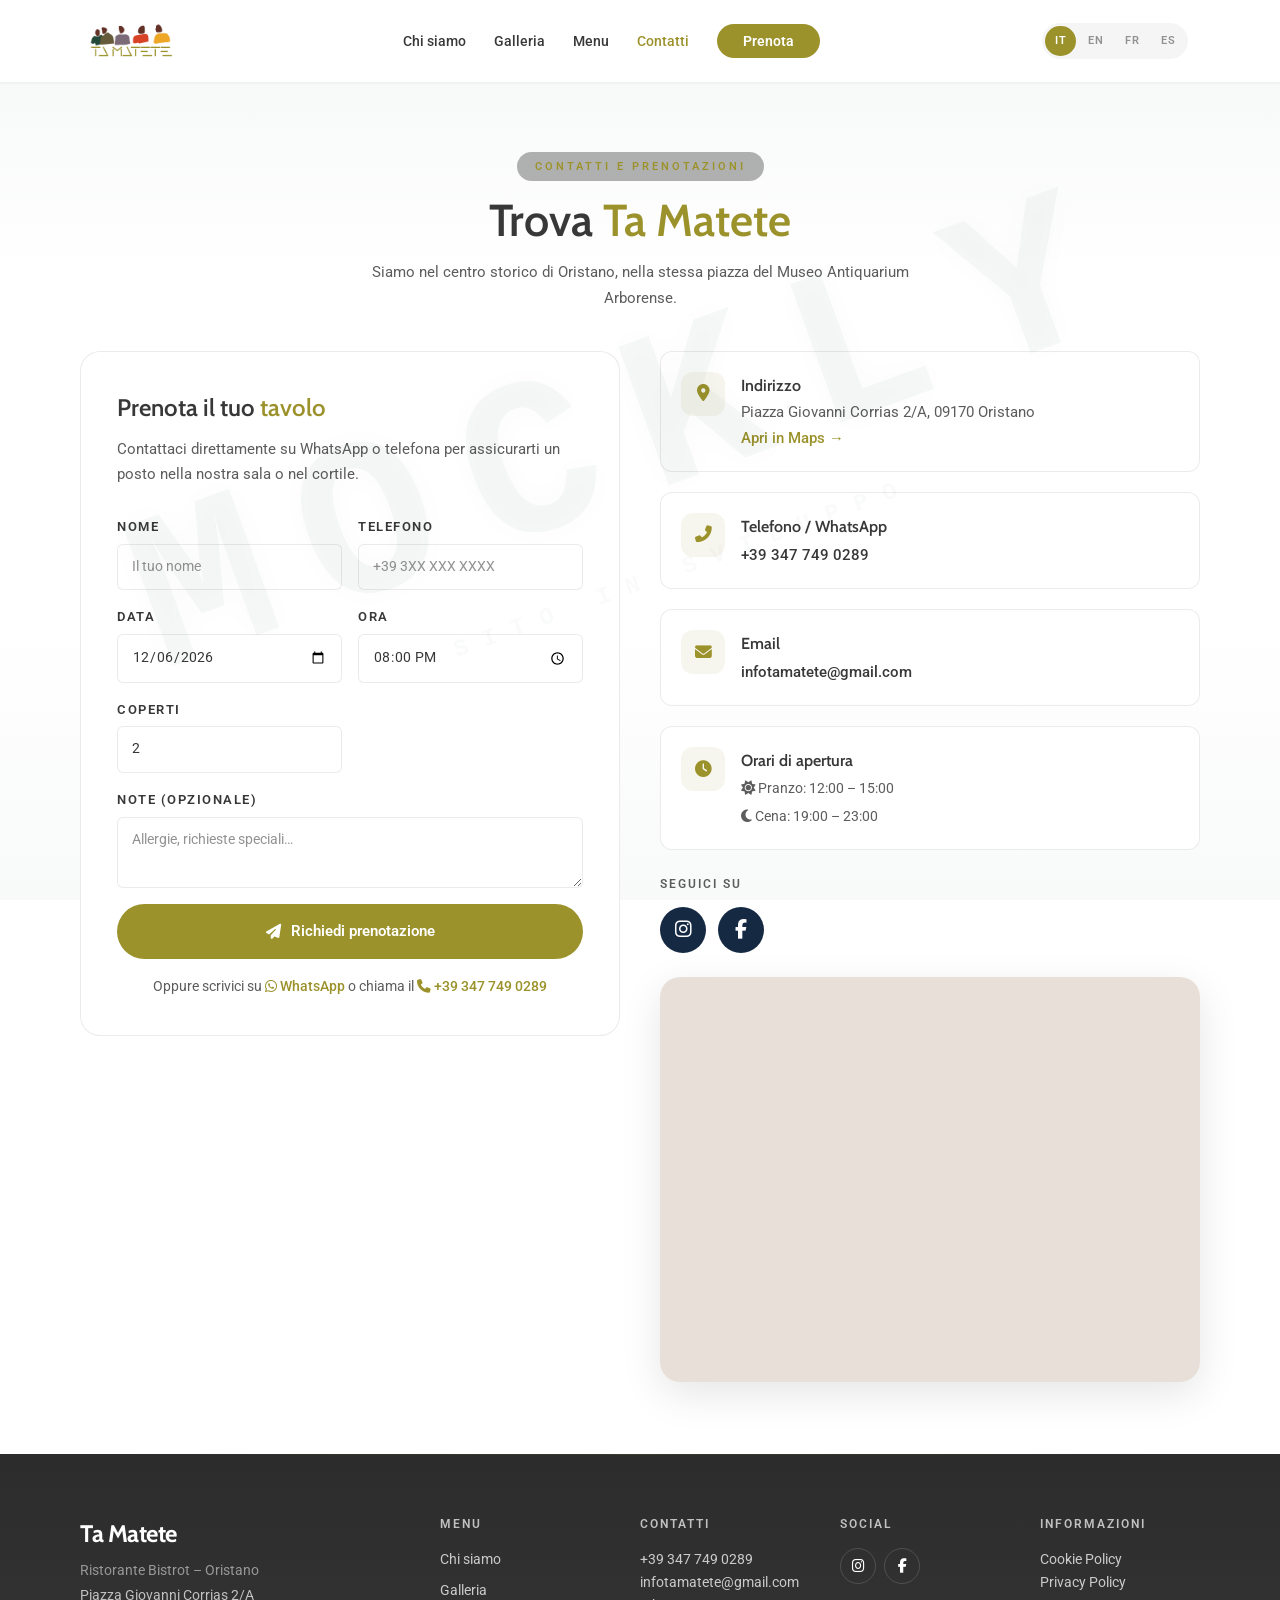
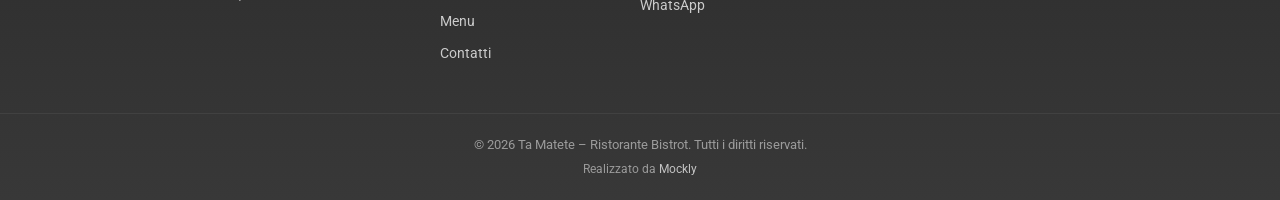
==== commit 1dddab38: "d" ====
--- a/contatti.html
+++ b/contatti.html
@@ -31,8 +31,8 @@
 
       <ul class="nav-menu" id="navMenu" role="menubar">
         <li role="none"><a href="index.html#about" role="menuitem" data-i18n="nav.about">Chi siamo</a></li>
+        <li role="none"><a href="index.html#gallery" role="menuitem" data-i18n="nav.gallery">Galleria</a></li>
         <li role="none"><a href="menu.html" role="menuitem" data-i18n="nav.menu">Menu</a></li>
-        <li role="none"><a href="index.html#gallery" role="menuitem" data-i18n="nav.gallery">Galleria</a></li>
         <li role="none"><a href="contatti.html" role="menuitem" class="active-page" data-i18n="nav.contact">Contatti</a></li>
         <li role="none"><a href="contatti.html#reservation" class="nav-cta" role="menuitem" data-i18n="nav.reserve">Prenota</a></li>
       </ul>
@@ -164,8 +164,8 @@
           <h4 data-i18n="footer.col1_title">Menu</h4>
           <nav>
             <a href="index.html#about" data-i18n="nav.about">Chi siamo</a>
+            <a href="index.html#gallery" data-i18n="nav.gallery">Galleria</a>
             <a href="menu.html" data-i18n="nav.menu">Menu</a>
-            <a href="index.html#gallery" data-i18n="nav.gallery">Galleria</a>
             <a href="contatti.html" data-i18n="nav.contact">Contatti</a>
           </nav>
         </div>
--- a/css/style.css
+++ b/css/style.css
@@ -121,12 +121,12 @@
 /* ----- FULL-PAGE FIXED BACKGROUND ----- */
 .page-bg{
   position:fixed;inset:0;z-index:-1;
-  background:url('../img/sfondo.png') center/cover no-repeat;
-  background-attachment:fixed
+  background:#fff
 }
 .page-bg::after{
   content:'';position:absolute;inset:0;
-  background:rgba(34,72,57,0.55)
+  background:linear-gradient(180deg,rgba(34,72,57,0.05) 0%,transparent 30%,transparent 70%,rgba(34,72,57,0.03) 100%);
+  pointer-events:none
 }
 
 main{position:relative}
@@ -143,11 +143,11 @@
   font-size:clamp(5rem,18vw,14rem);
   font-weight:700;
   letter-spacing:clamp(12px,4vw,40px);
-  color:rgba(255,255,255,0.06);
+  color:rgba(34,72,57,0.04);
   text-transform:uppercase;
   user-select:none;
   transform:rotate(-20deg);
-  text-shadow:0 0 30px rgba(0,0,0,0.05);
+  text-shadow:0 0 30px rgba(34,72,57,0.02);
   animation:watermarkFade 3s ease-in-out infinite;
   text-align:center;
   line-height:1.1
@@ -214,16 +214,16 @@
   z-index:var(--z-nav);
   padding:18px 0;
   transition:padding 0.4s ease,box-shadow 0.4s ease,background 0.4s ease;
-  background:rgba(0,0,0,0.3);
+  background:rgba(255,255,255,0.95);
   backdrop-filter:blur(16px);
   -webkit-backdrop-filter:blur(16px);
-  border-bottom:1px solid rgba(255,255,255,0.06);
+  border-bottom:1px solid rgba(0,0,0,0.06);
   box-shadow:0 1px 2px rgba(0,0,0,0.03)
 }
 .navbar.scrolled{
   padding:10px 0;
-  background:rgba(0,0,0,0.45);
-  box-shadow:0 2px 20px rgba(0,0,0,0.15)
+  background:rgba(255,255,255,0.98);
+  box-shadow:0 2px 20px rgba(0,0,0,0.08)
 }
 .nav-container{display:flex;align-items:center;justify-content:space-between}
 
@@ -242,7 +242,7 @@
 .nav-menu a{
   font-size:0.875rem;
   font-weight:var(--fw-medium);
-  color:#fff;
+  color:var(--clr-text);
   transition:color 0.3s ease;
   position:relative;
   padding:6px 0
@@ -289,7 +289,7 @@
 .lang-switcher{
   display:flex;align-items:center;gap:2px;
   margin-right:12px;
-  background:rgba(255,255,255,0.06);
+  background:rgba(0,0,0,0.04);
   border-radius:var(--radius-full);
   padding:3px;
   z-index:1001
@@ -298,12 +298,12 @@
   font-size:0.7rem;font-weight:var(--fw-semibold);
   letter-spacing:0.5px;
   padding:5px 10px;border-radius:var(--radius-full);
-  color:#fff;
+  color:var(--clr-text-muted);
   background:transparent;
   transition:var(--tr);cursor:pointer;
   text-transform:uppercase
 }
-.lang-btn:hover{color:#fff}
+.lang-btn:hover{color:var(--clr-text)}
 .lang-btn.active{
   background:var(--clr-accent);
   color:var(--clr-white)
@@ -321,7 +321,7 @@
 .nav-toggle span{
   display:block;
   width:24px;height:2px;
-  background:#fff;
+  background:var(--clr-text);
   border-radius:2px;
   transition:var(--tr);
   transform-origin:center
@@ -340,8 +340,16 @@
   color:#fff;
   overflow:hidden
 }
+.hero::before{
+  content:'';position:absolute;inset:0;z-index:0;
+  background:url('../img/prova.png') center/cover no-repeat fixed
+}
+.hero::after{
+  content:'';position:absolute;inset:0;z-index:1;
+  background:rgba(34,72,57,0.55)
+}
 .hero-particles{
-  position:absolute;inset:0;z-index:1;opacity:0.2;
+  position:absolute;inset:0;z-index:2;opacity:0.2;
   background-image:
     radial-gradient(1px 1px at 10% 20%, rgba(156,146,44,0.3) 0%,transparent 100%),
     radial-gradient(1px 1px at 30% 60%, rgba(156,146,44,0.2) 0%,transparent 100%),
@@ -361,11 +369,11 @@
   position:absolute;inset:0;
   background:url("data:image/svg+xml,%3Csvg xmlns='http://www.w3.org/2000/svg' viewBox='0 0 100 100'%3E%3Ctext y='80' font-size='180' opacity='0.03' font-family='serif'%3ETM%3C/text%3E%3C/svg%3E") repeat;
   background-size:260px;
-  z-index:2
+  z-index:3
 }
 
 .hero-content{
-  position:relative;z-index:3;
+  position:relative;z-index:4;
   max-width:780px;
   padding:100px 20px 60px
 }
@@ -504,9 +512,7 @@
 body:not([data-page="home"]) main > :first-child{padding-top:calc(80px + var(--section-py))}
 
 .section-alt{
-  background:rgba(0,0,0,0.18);
-  backdrop-filter:blur(6px);
-  -webkit-backdrop-filter:blur(6px);
+  background:rgba(34,72,57,0.02);
   position:relative;
   isolation:isolate
 }
@@ -549,16 +555,17 @@
   max-width:560px;
   margin:0 auto
 }
-main .section-title{color:#fff}
-main .section-desc{color:#fff}
-main p,main li,main .about-feature{color:#fff}
-main h3,main h4,main .menu-category-header h3,main .menu-item-header h4{color:#fff}
-main .menu-item-price{color:#fff}
-main .menu-item-desc,main .menu-item-allergen,main .menu-allergens-toggle{color:#fff}
-main .menu-allergens-toggle{border-color:rgba(255,255,255,0.2)}
-main .menu-tab{color:#fff;border-color:rgba(255,255,255,0.2)}
-main .menu-tab:hover{color:#fff;border-color:var(--clr-accent)}
-main .menu-item-header{border-bottom-color:rgba(255,255,255,0.2)}
+main .section-title{color:var(--clr-text)}
+main .section-desc{color:var(--clr-text-light)}
+main p,main li,main .about-feature{color:var(--clr-text-light)}
+main h3,main h4,main .menu-category-header h3,main .menu-item-header h4{color:var(--clr-text)}
+main .menu-item-price{color:var(--clr-text)}
+main .menu-item-desc,main .menu-item-allergen,main .menu-allergens-toggle{color:var(--clr-text-light)}
+main .menu-allergens-toggle{border-color:var(--clr-border)}
+main .menu-tab{color:var(--clr-text-muted);border-color:var(--clr-border)}
+main .menu-tab:hover{color:var(--clr-text);border-color:var(--clr-accent)}
+main .menu-tab.active{background:var(--clr-accent);color:#fff;border-color:var(--clr-accent)}
+main .menu-item-header{border-bottom-color:var(--clr-border)}
 main .menu-subcat-header{border-bottom-color:rgba(156,146,44,0.4)}
 .text-accent{color:var(--clr-accent)}
 
@@ -690,15 +697,13 @@
 .about-badge-card{
   position:absolute;
   bottom:-20px;right:-20px;
-  background:rgba(0,0,0,0.4);
-  backdrop-filter:blur(8px);
-  color:#fff;
+  background:var(--clr-white);
+  color:var(--clr-text);
   padding:16px 22px;
   border-radius:var(--radius-md);
-  display:flex;align-items:center;gap:12px;
-  box-shadow:0 8px 32px rgba(0,0,0,0.2);
-  z-index:2;
-  border:1px solid rgba(255,255,255,0.08)
+  box-shadow:0 8px 24px rgba(0,0,0,0.08);
+  display:flex;align-items:center;gap:16px;
+  z-index:2
 }
 .about-badge-card i{
   font-size:1.3rem;
@@ -707,15 +712,15 @@
 .about-badge-card div strong{
   display:block;
   font-size:0.85rem;
-  color:#fff
+  color:var(--clr-text)
 }
 .about-badge-card div span{
   font-size:0.75rem;
-  color:#fff
+  color:var(--clr-text-muted)
 }
 
 /* ----- MENU ----- */
-.section-menu{background:rgba(0,0,0,0.18);backdrop-filter:blur(6px);-webkit-backdrop-filter:blur(6px)}
+.section-menu{}
 
 .menu-tabs{
   display:flex;justify-content:center;gap:6px;
@@ -870,9 +875,7 @@
 
 /* ----- STATS ----- */
 .section-stats{
-  background:rgba(0,0,0,0.18);
-  backdrop-filter:blur(6px);
-  -webkit-backdrop-filter:blur(6px);
+  background:rgba(34,72,57,0.02);
   padding:60px 0;
   position:relative
 }
@@ -912,7 +915,7 @@
 }
 .stat-label{
   font-size:0.85rem;
-  color:#fff;
+  color:var(--clr-text-light);
   text-transform:uppercase;
   letter-spacing:2px
 }
@@ -1116,10 +1119,8 @@
 
 .reservation-form{
   text-align:left;
-  background:rgba(0,0,0,0.45);
-  backdrop-filter:blur(12px);
-  -webkit-backdrop-filter:blur(12px);
-  border:1px solid rgba(255,255,255,0.08);
+  background:var(--clr-white);
+  border:1px solid var(--clr-border);
   border-radius:var(--radius-lg);
   padding:32px;
   max-width:620px;
@@ -1137,41 +1138,39 @@
 .form-group label{
   font-size:0.8rem;
   font-weight:var(--fw-semibold);
-  color:#fff;
+  color:var(--clr-text);
   text-transform:uppercase;
   letter-spacing:1.5px
 }
 .form-group input,.form-group textarea,.form-group select{
-  background:rgba(255,255,255,0.06);
-  border:1px solid rgba(255,255,255,0.12);
+  background:var(--clr-white);
+  border:1px solid var(--clr-border);
   border-radius:var(--radius-sm);
   padding:10px 14px;
-  color:#fff;
+  color:var(--clr-text);
   font-size:0.9rem;
   transition:border-color 0.3s ease,box-shadow 0.3s ease;
   width:100%
 }
-.form-group input::placeholder,.form-group textarea::placeholder{color:rgba(255,255,255,0.35)}
+.form-group input::placeholder,.form-group textarea::placeholder{color:var(--clr-text-muted)}
 .form-group input:focus,.form-group textarea:focus{
   outline:none;
   border-color:var(--clr-accent);
-  box-shadow:0 0 0 3px rgba(156,146,44,0.12);
-  background:rgba(255,255,255,0.08)
+  box-shadow:0 0 0 3px rgba(156,146,44,0.12)
 }
 .form-group textarea{resize:vertical;min-height:60px}
-.form-group input[type="date"]::-webkit-calendar-picker-indicator,
-.form-group input[type="time"]::-webkit-calendar-picker-indicator{filter:invert(1)}
 
 .form-disclaimer{
   margin-top:16px;
   font-size:0.85rem;
-  color:#fff;
+  color:var(--clr-text-light);
   text-align:center
 }
 .form-disclaimer a{
   color:var(--clr-accent);
   font-weight:var(--fw-medium);
   transition:var(--tr)
+}
 }
 .form-disclaimer a:hover{color:var(--clr-accent-light)}
 
@@ -1183,10 +1182,8 @@
   align-items:start
 }
 .contatti-form{
-  background:rgba(0,0,0,0.45);
-  backdrop-filter:blur(12px);
-  -webkit-backdrop-filter:blur(12px);
-  border:1px solid rgba(255,255,255,0.08);
+  background:var(--clr-white);
+  border:1px solid var(--clr-border);
   border-radius:var(--radius-lg);
   padding:36px;
   position:sticky;top:100px
@@ -1197,9 +1194,9 @@
   font-size:1.5rem;
   font-weight:var(--fw-semibold);
   margin-bottom:8px;
-  color:#fff
-}
-.contatti-form-header p{color:#fff;font-size:0.95rem}
+  color:var(--clr-text)
+}
+.contatti-form-header p{color:var(--clr-text-light);font-size:0.95rem}
 .contatti-form .reservation-form{background:transparent;border:none;padding:0;max-width:none;margin:0}
 .contatti-info{display:flex;flex-direction:column;gap:20px}
 .contatti-info .contact-map-wrap{margin-top:4px}
@@ -1213,10 +1210,8 @@
 .contact-card{
   display:flex;gap:16px;align-items:flex-start;
   padding:20px;
-  background:rgba(0,0,0,0.45);
-  backdrop-filter:blur(8px);
-  -webkit-backdrop-filter:blur(8px);
-  border:1px solid rgba(255,255,255,0.06);
+  background:var(--clr-white);
+  border:1px solid var(--clr-border);
   border-radius:var(--radius-md);
   transition:transform 0.35s cubic-bezier(0.16,1,0.3,1),box-shadow 0.35s ease;
   position:relative;overflow:hidden
@@ -1254,15 +1249,15 @@
   font-size:1rem;
   font-weight:var(--fw-semibold);
   margin-bottom:2px;
-  color:#fff
-}
-.contact-card p,.contact-card a{font-size:0.925rem;color:#fff;line-height:1.6}
-.contact-link-large{font-weight:var(--fw-medium);color:#fff !important;transition:var(--tr)}
+  color:var(--clr-text)
+}
+.contact-card p,.contact-card a{font-size:0.925rem;color:var(--clr-text-light);line-height:1.6}
+.contact-link-large{font-weight:var(--fw-medium);color:var(--clr-text) !important;transition:var(--tr)}
 .contact-link-large:hover{color:var(--clr-accent) !important}
 .contact-link{font-size:0.85rem;color:var(--clr-accent) !important;font-weight:var(--fw-medium);transition:var(--tr)}
 .contact-link:hover{color:var(--clr-accent-light) !important}
 .contact-hours{display:flex;flex-direction:column;gap:4px}
-.contact-hours span{font-size:0.9rem;color:#fff}
+.contact-hours span{font-size:0.9rem;color:var(--clr-text-light)}
 .contact-social{margin-top:4px}
 .contact-social-label{
   display:block;
@@ -1270,7 +1265,7 @@
   font-weight:var(--fw-semibold);
   text-transform:uppercase;
   letter-spacing:2px;
-  color:#fff;
+  color:var(--clr-text-light);
   margin-bottom:12px
 }
 .contact-social-links{
@@ -1308,17 +1303,17 @@
   font-family:var(--ff-heading);
   font-size:1.2rem;
   font-weight:var(--fw-semibold);
-  color:#fff;
+  color:var(--clr-text);
   margin:32px 0 10px
 }
 .legal-body p{
-  color:#fff;
+  color:var(--clr-text-light);
   line-height:1.8;
   font-size:0.95rem
 }
 .legal-body a{color:var(--clr-accent)}
 .legal-body a:hover{color:var(--clr-accent-light)}
-.legal-date{margin-top:44px;font-size:0.8rem;color:rgba(255,255,255,0.45);font-style:italic}
+.legal-date{margin-top:44px;font-size:0.8rem;color:var(--clr-text-muted);font-style:italic}
 
 /* ----- FOOTER ----- */
 .footer{
@@ -1461,7 +1456,8 @@
     box-shadow:-10px 0 40px rgba(0,0,0,0.08)
   }
   .nav-menu.open{right:0}
-  .nav-menu a{font-size:1.05rem;padding:10px 0}
+  .nav-menu a{font-size:1.05rem;padding:10px 0;color:var(--clr-text)}
+  .nav-menu a:hover,.nav-menu a.active-page{color:var(--clr-accent)}
   .nav-cta{text-align:center}
   .nav-toggle{display:flex}
 
@@ -1478,7 +1474,8 @@
   .lang-switcher{margin-right:0;background:transparent;padding:0;gap:0}
   .lang-btn{padding:4px 8px;font-size:0.65rem}
   .gallery-carousel{max-width:100%;gap:8px}
-  .gallery-slide{width:calc(50% - 5px);aspect-ratio:3/5}
+  .gallery-track{gap:8px}
+  .gallery-slide{width:calc(50% - 4px);aspect-ratio:3/5}
   .gallery-arrow{width:36px;height:36px;font-size:1rem}
   .gallery-dots{gap:6px;margin-top:12px}
   .reviews-carousel{gap:8px}
@@ -1520,6 +1517,7 @@
   .footer-grid{grid-template-columns:1fr;gap:24px}
   .reservation-form{padding:20px 16px}
   .about-badge-card{padding:14px 16px}
+  #about .about-text,#about .about-visual{padding:24px 20px}
   .menu-allergens-content{columns:1}
   .menu-item-header{flex-wrap:wrap;gap:6px}
   .menu-item-price{font-size:0.85rem}
@@ -1542,6 +1540,7 @@
   .contact-social-links a{width:40px;height:40px;font-size:1rem}
   .form-group input,.form-group textarea,.form-group select{padding:9px 12px;font-size:0.85rem}
   .form-disclaimer{font-size:0.78rem}
+  #about .about-text,#about .about-visual{padding:20px 16px}
 }
 
 /* 360px — Small mobile */
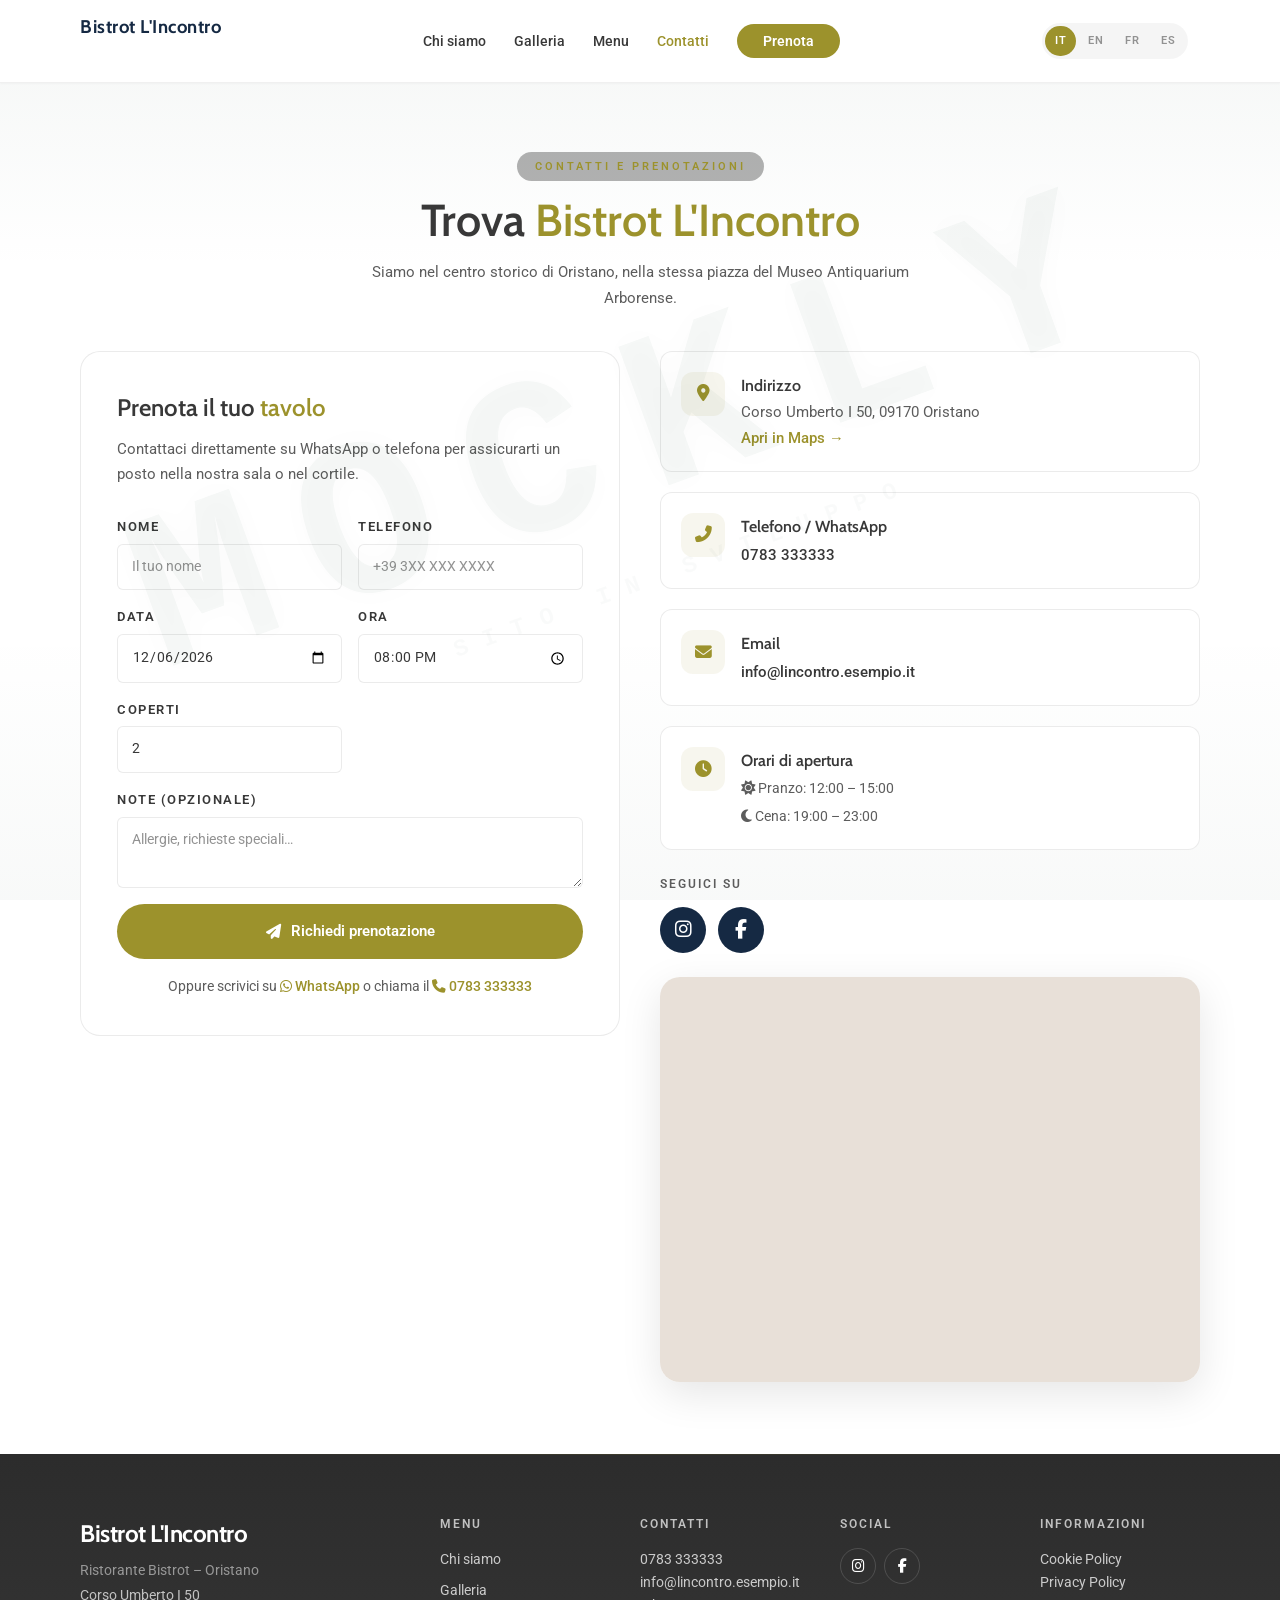
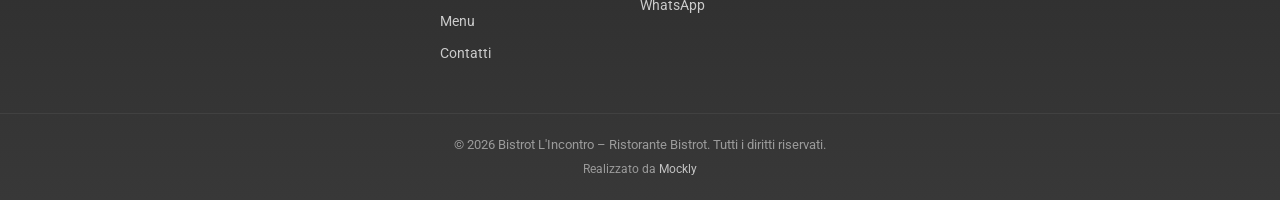
==== commit 4b0fa426: "Demo: dati fittizi e immagini generiche" ====
--- a/contatti.html
+++ b/contatti.html
@@ -3,9 +3,9 @@
 <head>
   <meta charset="UTF-8">
   <meta name="viewport" content="width=device-width, initial-scale=1.0">
-  <meta name="description" content="Contatta Ta Matete – Ristorante Bistrot a Oristano. Prenota un tavolo, chiamaci o trovaci su WhatsApp. Piazza Giovanni Corrias 2/A.">
+  <meta name="description" content="Contatta Bistrot L'Incontro – Ristorante Bistrot a Oristano. Prenota un tavolo, chiamaci o trovaci su WhatsApp. Corso Umberto I 50.">
   <meta name="theme-color" content="#ffffff">
-  <title>Contatti e Prenotazioni – Ta Matete | Oristano</title>
+  <title>Contatti e Prenotazioni – Bistrot L'Incontro | Oristano</title>
   <link rel="preconnect" href="https://fonts.googleapis.com">
   <link rel="preconnect" href="https://fonts.gstatic.com" crossorigin>
   <link href="https://fonts.googleapis.com/css2?family=Cabin:wght@400;500;600;700&family=Roboto:wght@300;400;500;700&family=Lato:wght@400;700&display=swap" rel="stylesheet">
@@ -19,14 +19,14 @@
   <div class="preloader" id="preloader">
     <div class="preloader-content">
       <div class="preloader-ring"></div>
-      <span class="preloader-text">Ta Matete</span>
+      <span class="preloader-text">Bistrot L'Incontro</span>
     </div>
   </div>
 
   <nav class="navbar" id="navbar" role="navigation">
     <div class="container nav-container">
-      <a href="index.html" class="nav-logo" aria-label="Ta Matete – Home">
-        <img src="img/logo.png" alt="Ta Matete" class="nav-logo-img">
+      <a href="index.html" class="nav-logo" aria-label="Bistrot L'Incontro – Home">
+        <span class="nav-logo-img" style="font-family:'Cabin',sans-serif;font-weight:700;font-size:1.15rem;color:#152943;letter-spacing:.5px;line-height:1;white-space:nowrap">Bistrot L'Incontro</span>
       </a>
 
       <ul class="nav-menu" id="navMenu" role="menubar">
@@ -55,7 +55,7 @@
       <div class="container">
         <div class="section-header">
           <span class="section-tag" data-i18n="contact.tag">Contatti e Prenotazioni</span>
-          <h2 class="section-title" data-i18n="contact.title">Trova <span class="text-accent">Ta Matete</span></h2>
+          <h2 class="section-title" data-i18n="contact.title">Trova <span class="text-accent">Bistrot L'Incontro</span></h2>
           <p class="section-desc" data-i18n="contact.desc">Siamo nel centro storico di Oristano, nella stessa piazza del Museo Antiquarium Arborense.</p>
         </div>
         <div class="contatti-grid">
@@ -97,7 +97,7 @@
                 <i class="fas fa-paper-plane" aria-hidden="true"></i> <span data-i18n="reserve.form.submit">Richiedi prenotazione</span>
               </button>
               <p class="form-disclaimer" data-i18n="reserve.form.disclaimer">
-                Oppure scrivici su <a href="https://wa.me/393477490289" target="_blank" rel="noopener"><i class="fab fa-whatsapp"></i> WhatsApp</a> o chiama il <a href="tel:+393477490289"><i class="fas fa-phone"></i> +39 347 749 0289</a>
+                Oppure scrivici su <a href="https://wa.me/390783333333" target="_blank" rel="noopener"><i class="fab fa-whatsapp"></i> WhatsApp</a> o chiama il <a href="tel:+390783333333"><i class="fas fa-phone"></i> 0783 333333</a>
               </p>
             </form>
           </div>
@@ -106,22 +106,22 @@
               <div class="contact-card-icon"><i class="fas fa-map-marker-alt"></i></div>
               <div>
                 <h4 data-i18n="contact.address_title">Indirizzo</h4>
-                <p>Piazza Giovanni Corrias 2/A, 09170 Oristano</p>
-                <a href="https://maps.google.com/?q=Ta+Matete+Oristano" target="_blank" rel="noopener" class="contact-link" data-i18n="contact.address_link">Apri in Maps →</a>
+                <p>Corso Umberto I 50, 09170 Oristano</p>
+                <a href="https://www.google.com/maps/search/?api=1&query=Oristano" target="_blank" rel="noopener" class="contact-link" data-i18n="contact.address_link">Apri in Maps →</a>
               </div>
             </div>
             <div class="contact-card">
               <div class="contact-card-icon"><i class="fas fa-phone-alt"></i></div>
               <div>
                 <h4 data-i18n="contact.phone_title">Telefono / WhatsApp</h4>
-                <a href="tel:+393477490289" class="contact-link-large">+39 347 749 0289</a>
+                <a href="tel:+390783333333" class="contact-link-large">0783 333333</a>
               </div>
             </div>
             <div class="contact-card">
               <div class="contact-card-icon"><i class="fas fa-envelope"></i></div>
               <div>
                 <h4 data-i18n="contact.email_title">Email</h4>
-                <a href="mailto:infotamatete@gmail.com" class="contact-link-large">infotamatete@gmail.com</a>
+                <a href="mailto:info@lincontro.esempio.it" class="contact-link-large">info@lincontro.esempio.it</a>
               </div>
             </div>
             <div class="contact-card">
@@ -137,13 +137,13 @@
             <div class="contact-social">
               <span class="contact-social-label" data-i18n="contact.social_label">Seguici su</span>
               <div class="contact-social-links">
-                <a href="https://www.instagram.com/ta_matete/" target="_blank" rel="noopener" aria-label="Instagram"><i class="fab fa-instagram"></i></a>
-                <a href="https://www.facebook.com/TaMateteOristano" target="_blank" rel="noopener" aria-label="Facebook"><i class="fab fa-facebook-f"></i></a>
+                <a href="#" target="_blank" rel="noopener" aria-label="Instagram"><i class="fab fa-instagram"></i></a>
+                <a href="#" target="_blank" rel="noopener" aria-label="Facebook"><i class="fab fa-facebook-f"></i></a>
               </div>
             </div>
             <div class="contact-map-wrap">
               <div class="contact-map">
-                <iframe src="https://www.google.com/maps/embed?pb=!1m18!1m12!1m3!1d1225.123456789!2d8.5925!3d39.9036!2m3!1f0!2f0!3f0!3m2!1i1024!2i768!4f13.1!3m3!1m2!1s0x0%3A0x0!2zMznCsDU0JzEzLjAiTiA4wrAzNSczMy4wIkU!5e0!3m2!1sit!2sit!4v1" width="100%" height="100%" style="border:0;" allowfullscreen="" loading="lazy" title="Mappa Ta Matete Oristano"></iframe>
+                <iframe src="https://www.google.com/maps?q=Oristano&z=13&output=embed" width="100%" height="100%" style="border:0;" allowfullscreen="" loading="lazy" title="Mappa di Oristano"></iframe>
               </div>
             </div>
           </div>
@@ -156,9 +156,9 @@
     <div class="container">
       <div class="footer-grid">
         <div class="footer-brand">
-          <h3>Ta Matete</h3>
+          <h3>Bistrot L'Incontro</h3>
           <p data-i18n="footer.brand_subtitle">Ristorante Bistrot – Oristano</p>
-          <p class="footer-location">Piazza Giovanni Corrias 2/A</p>
+          <p class="footer-location">Corso Umberto I 50</p>
         </div>
         <div class="footer-col">
           <h4 data-i18n="footer.col1_title">Menu</h4>
@@ -171,15 +171,15 @@
         </div>
         <div class="footer-col">
           <h4 data-i18n="footer.col2_title">Contatti</h4>
-          <a href="tel:+393477490289">+39 347 749 0289</a>
-          <a href="mailto:infotamatete@gmail.com">infotamatete@gmail.com</a>
-          <a href="https://wa.me/393477490289" target="_blank" rel="noopener" data-i18n="footer.whatsapp">WhatsApp</a>
+          <a href="tel:+390783333333">0783 333333</a>
+          <a href="mailto:info@lincontro.esempio.it">info@lincontro.esempio.it</a>
+          <a href="https://wa.me/390783333333" target="_blank" rel="noopener" data-i18n="footer.whatsapp">WhatsApp</a>
         </div>
         <div class="footer-col">
           <h4 data-i18n="footer.col3_title">Social</h4>
           <div class="footer-social">
-            <a href="https://www.instagram.com/ta_matete/" target="_blank" rel="noopener" aria-label="Instagram"><i class="fab fa-instagram"></i></a>
-            <a href="https://www.facebook.com/TaMateteOristano" target="_blank" rel="noopener" aria-label="Facebook"><i class="fab fa-facebook-f"></i></a>
+            <a href="#" target="_blank" rel="noopener" aria-label="Instagram"><i class="fab fa-instagram"></i></a>
+            <a href="#" target="_blank" rel="noopener" aria-label="Facebook"><i class="fab fa-facebook-f"></i></a>
           </div>
         </div>
         <div class="footer-col">
@@ -191,7 +191,7 @@
     </div>
     <div class="footer-bottom">
       <div class="container">
-        <p data-i18n="footer.copyright">&copy; 2026 Ta Matete – Ristorante Bistrot. Tutti i diritti riservati.</p>
+        <p data-i18n="footer.copyright">&copy; 2026 Bistrot L'Incontro – Ristorante Bistrot. Tutti i diritti riservati.</p>
         <p class="footer-credit" data-i18n="footer.credit">Realizzato da <a href="https://mockly.it" target="_blank" rel="noopener">Mockly</a></p>
       </div>
     </div>
--- a/css/style.css
+++ b/css/style.css
@@ -1,5 +1,5 @@
 /* =============================================
-   TA MATETE — Ristorante Bistrot | Style Sheet
+   BISTROT L'INCONTRO — Ristorante Bistrot | Style Sheet
    ============================================= */
 
 /* ----- ANIMATIONS ----- */
@@ -24,7 +24,7 @@
 
 /* ----- CUSTOM PROPERTIES ----- */
 :root{
-  /* Colors — Ta Matete palette */
+  /* Colors — Bistrot L'Incontro palette */
   --clr-accent:#9c922c;
   --clr-accent-light:#b8ad3e;
   --clr-accent-dark:#7e7420;
@@ -779,7 +779,7 @@
   to{opacity:1;transform:translateY(0) scale(1)}
 }
 
-/* Menu grid style — original Ta Matete look */
+/* Menu grid style — original look */
 .menu-items{
   max-width:800px;
   margin:0 auto
@@ -872,6 +872,33 @@
   columns:2;column-gap:32px
 }
 .menu-allergens-content.open{display:block}
+
+/* Menu dinamico (alimentato dall'editor admin) */
+.menu-loading{
+  text-align:center;
+  padding:60px 0;
+  color:var(--clr-text-muted);
+  font-size:0.9rem;
+  letter-spacing:0.05em
+}
+.menu-loading::before{
+  content:'';
+  display:block;
+  width:28px;height:28px;
+  margin:0 auto 14px;
+  border:3px solid var(--clr-border);
+  border-top-color:var(--clr-accent);
+  border-radius:50%;
+  animation:menuSpin 0.8s linear infinite
+}
+@keyframes menuSpin{to{transform:rotate(360deg)}}
+.menu-error{
+  text-align:center;
+  padding:60px 20px;
+  color:var(--clr-text-muted);
+  font-size:0.95rem;
+  line-height:1.6
+}
 
 /* ----- STATS ----- */
 .section-stats{
@@ -1498,11 +1525,19 @@
 
   :root{--container-px:16px}
   .nav-logo-img{height:36px}
+
+  .hero{min-height:85vh;min-height:85dvh}
   .hero-badge{padding:6px 16px;letter-spacing:3px}
   .hero-logo{max-width:min(260px,75vw)}
-  .hero-actions{flex-direction:column;align-items:center}
+  .hero-content{padding:80px 16px 36px}
+  .hero-sub{font-size:0.95rem}
+  .hero-actions{flex-direction:column;align-items:center;gap:12px}
   .hero-actions .btn{width:100%;justify-content:center}
+  .hero-scroll{display:none}
   .btn{padding:13px 24px;font-size:0.85rem}
+  .section{padding-block:40px}
+  .section-header{margin-bottom:28px}
+  .section-title{font-size:1.6rem}
   .gallery-carousel{padding:0 8px;gap:8px}
   .gallery-track{gap:8px}
   .gallery-slide{width:calc(50% - 4px);aspect-ratio:3/5}
@@ -1517,7 +1552,7 @@
   .footer-grid{grid-template-columns:1fr;gap:24px}
   .reservation-form{padding:20px 16px}
   .about-badge-card{padding:14px 16px}
-  #about .about-text,#about .about-visual{padding:24px 20px}
+  #about .about-text,#about .about-visual{padding:20px 16px}
   .menu-allergens-content{columns:1}
   .menu-item-header{flex-wrap:wrap;gap:6px}
   .menu-item-price{font-size:0.85rem}
@@ -1531,7 +1566,6 @@
   .contact-map{min-height:200px}
   .contact-map iframe{min-height:200px}
   .about-body p{font-size:0.9rem}
-  .section-title{font-size:1.6rem}
   .contact-card{padding:12px;gap:12px}
   .contact-card-icon{width:38px;height:38px;font-size:0.95rem}
   .contact-card h4{font-size:0.9rem}
@@ -1540,17 +1574,26 @@
   .contact-social-links a{width:40px;height:40px;font-size:1rem}
   .form-group input,.form-group textarea,.form-group select{padding:9px 12px;font-size:0.85rem}
   .form-disclaimer{font-size:0.78rem}
-  #about .about-text,#about .about-visual{padding:20px 16px}
 }
 
 /* 360px — Small mobile */
 @media(max-width:380px){
+  .hero{min-height:80vh;min-height:80dvh}
+  .hero::before{background-attachment:scroll}
   .hero-logo{max-width:min(200px,80vw)}
+  .hero-content{padding:70px 12px 28px}
+  .hero-sub{font-size:0.85rem}
   .gallery-slide{width:calc(100% - 0px);aspect-ratio:3/4}
   .gallery-track{gap:0}
   .gallery-arrow{width:28px;height:28px;font-size:0.8rem}
   .gallery-dot{width:6px;height:6px}
   .gallery-dot.active{width:16px}
+  .section{padding-block:32px}
+  .section-header{margin-bottom:20px}
+  .section-title{font-size:1.4rem}
+  .stats-grid{grid-template-columns:1fr 1fr;gap:8px}
+  .stat-number{font-size:1.5rem}
+  .stat-label{font-size:0.75rem}
   .menu-tab{font-size:0.75rem;padding:6px 12px}
   .menu-item{padding:10px 0}
   .menu-item-header h4{font-size:0.88rem}
